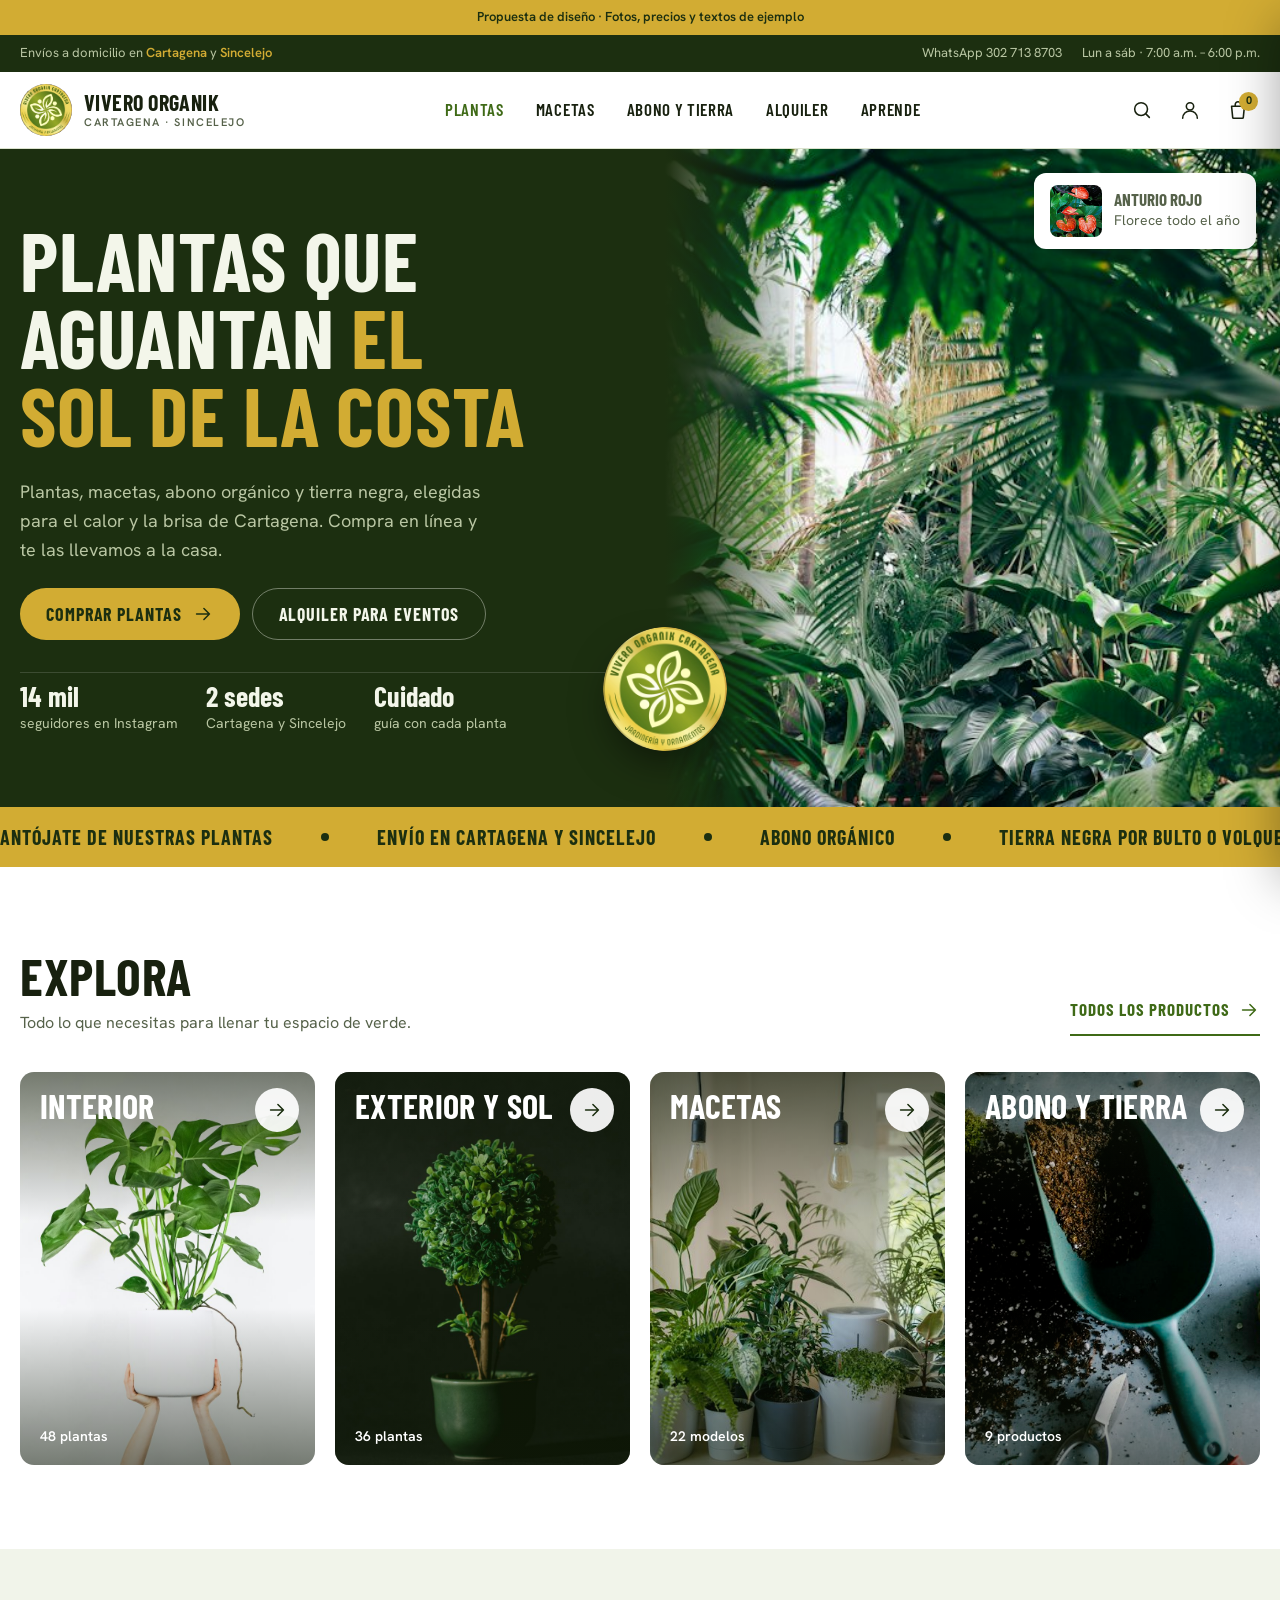
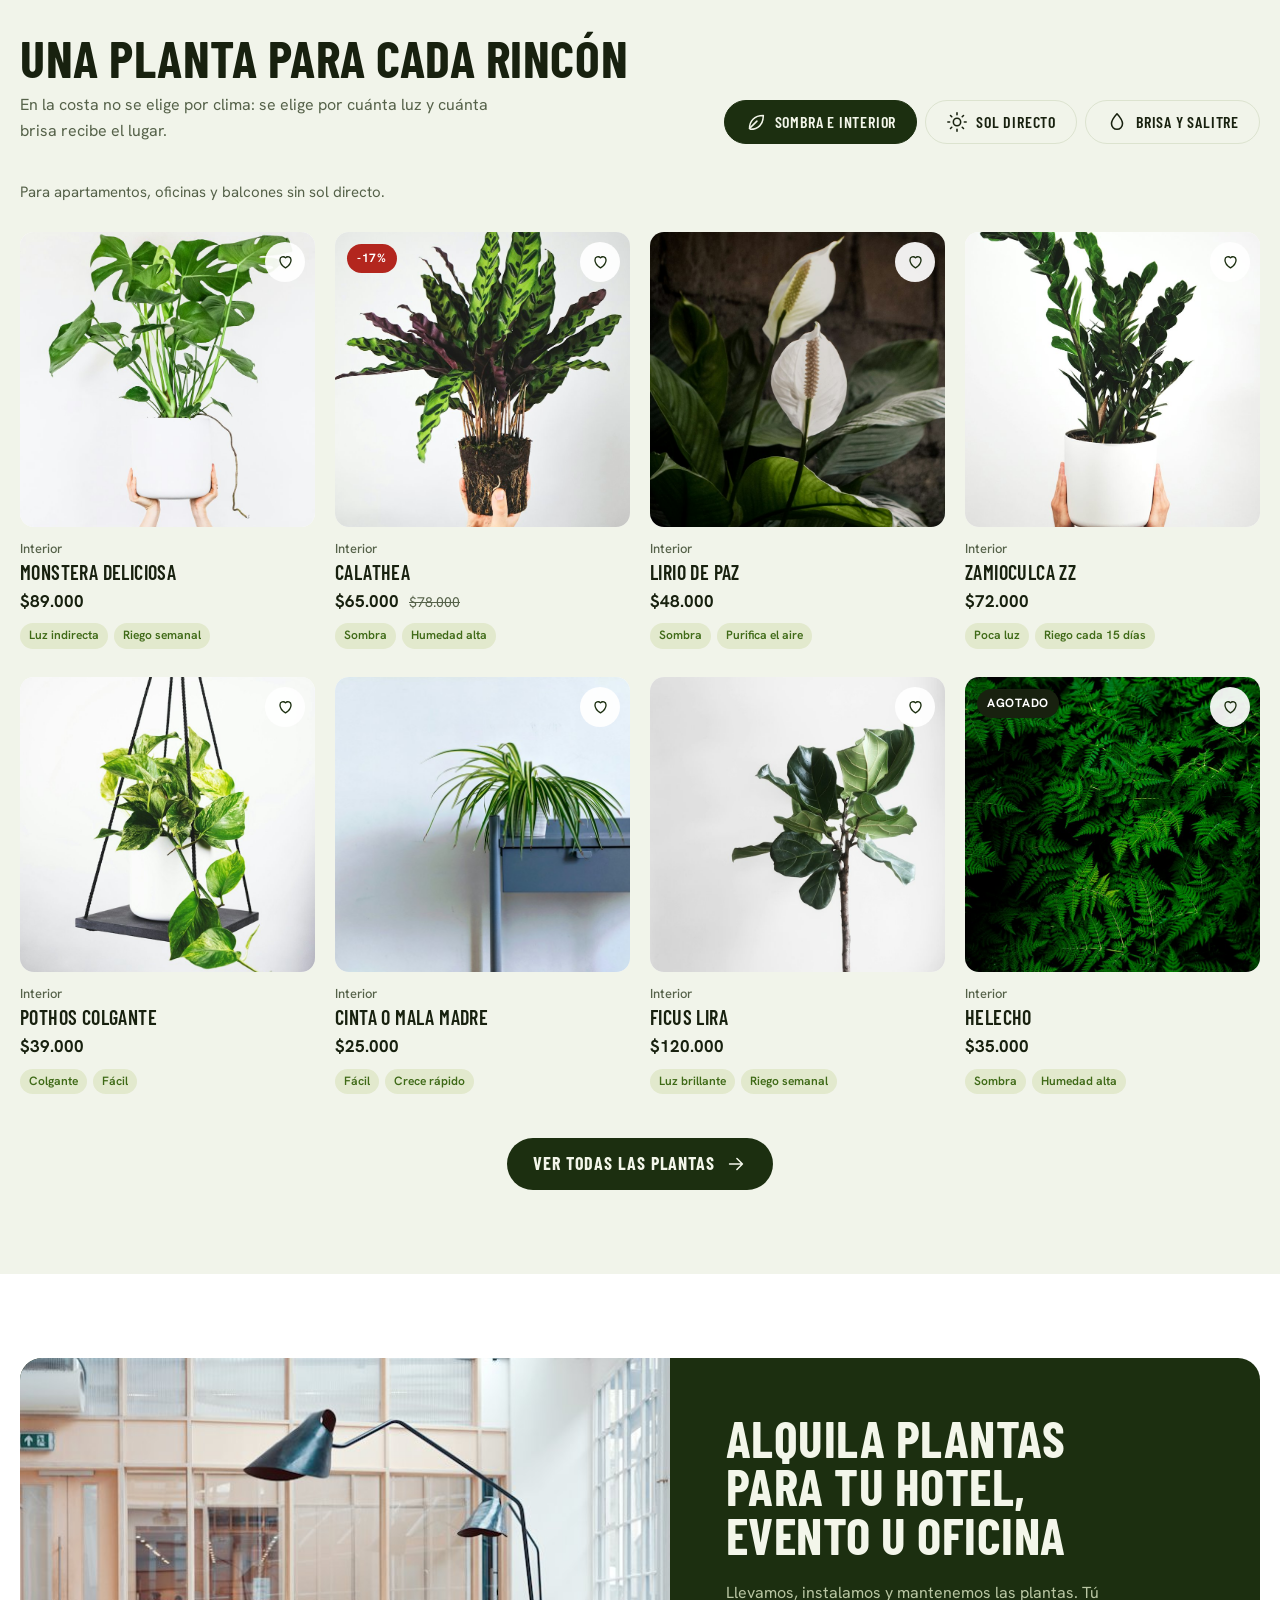
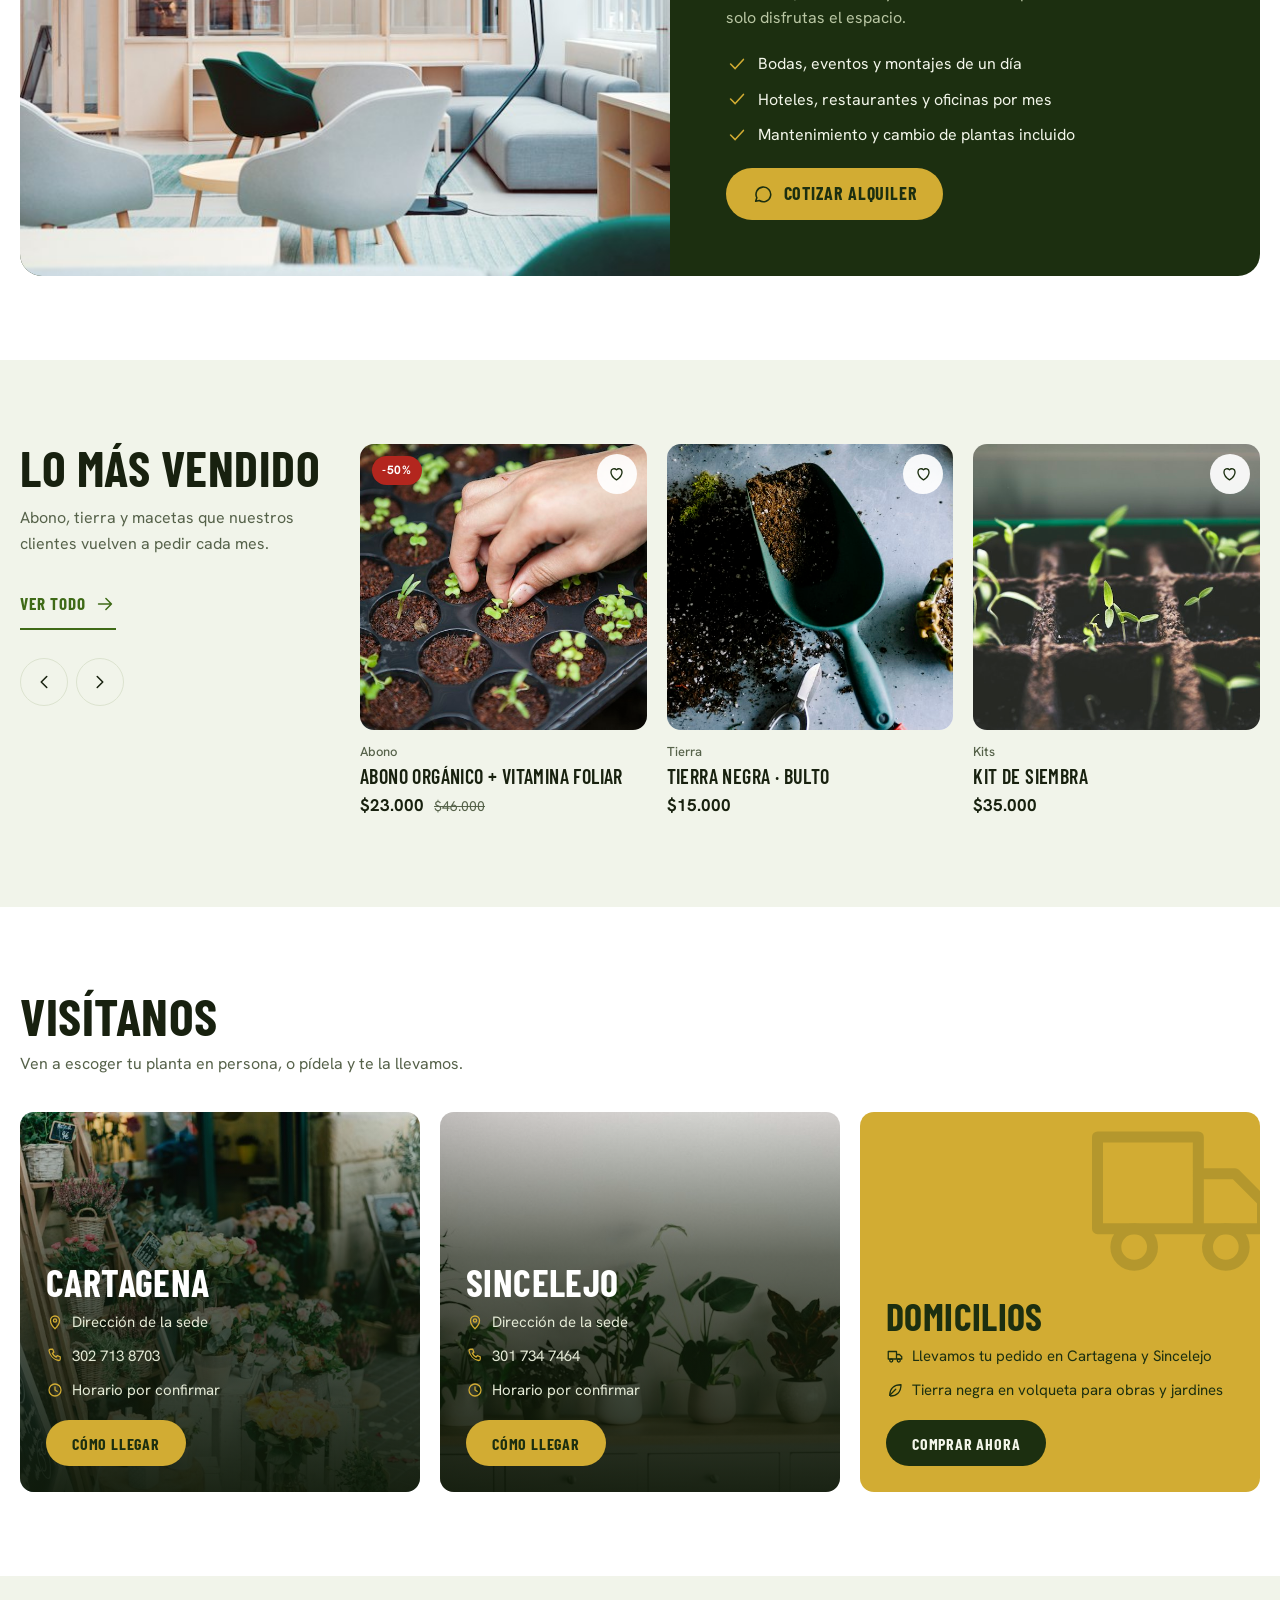
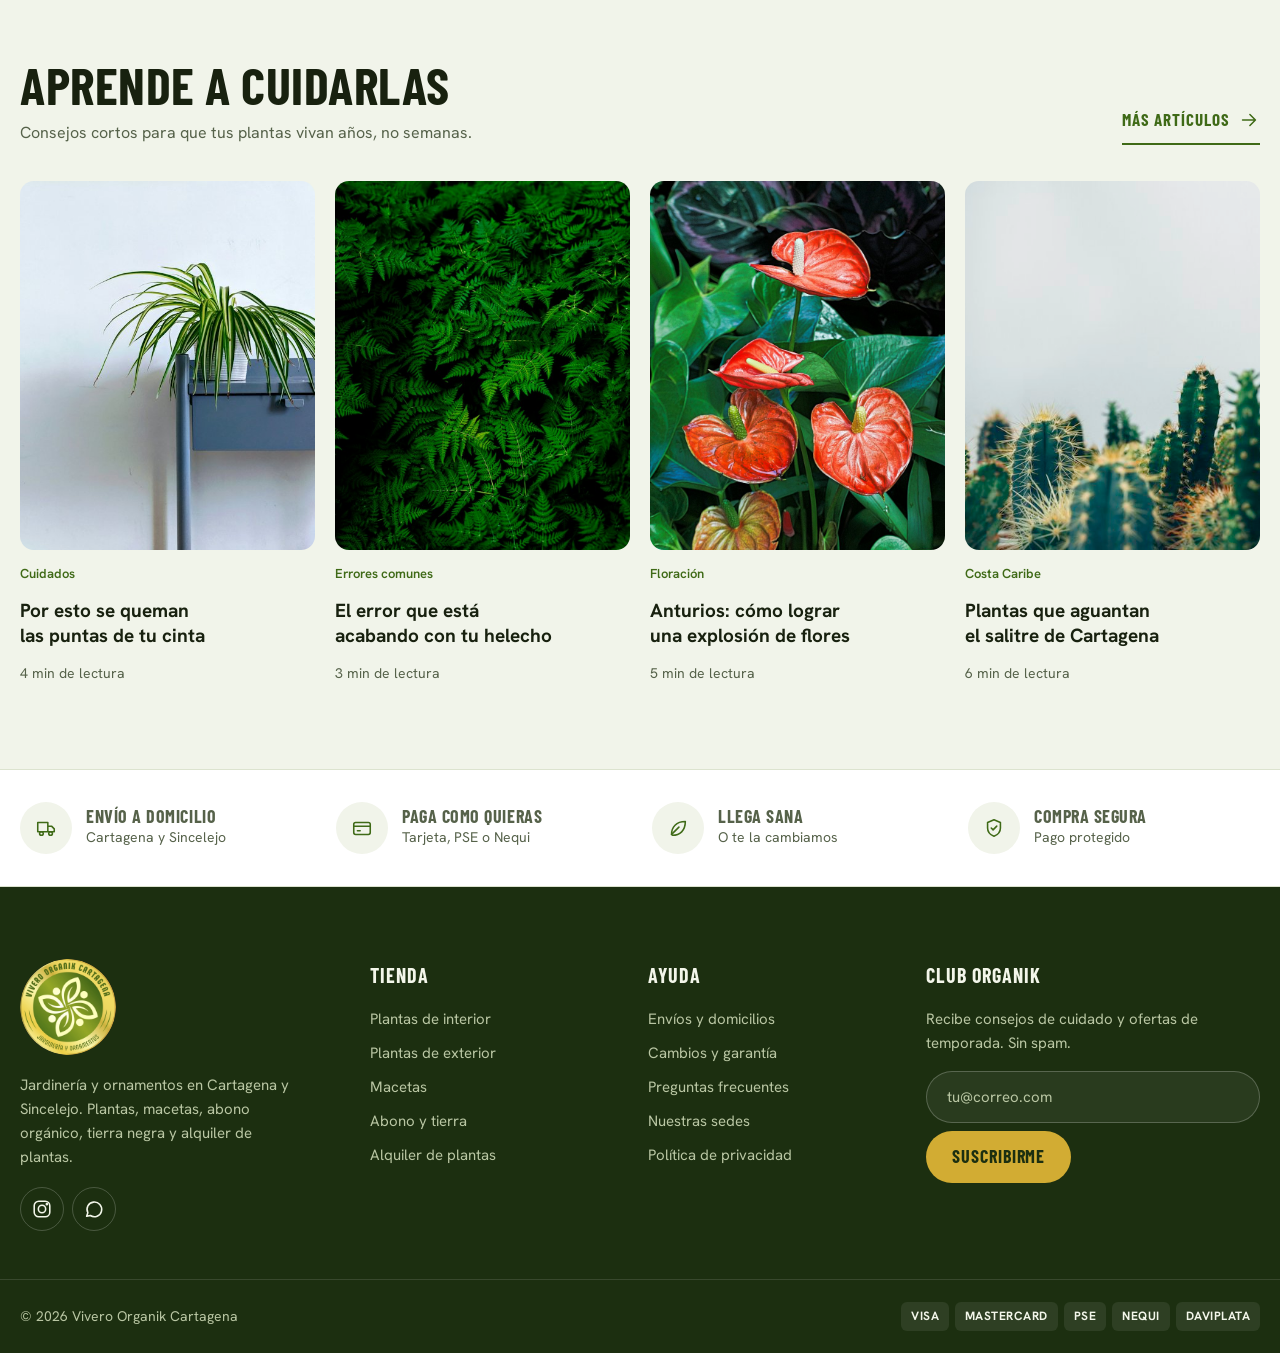
==== propuesta-v2.html @ d41be74d "Propuesta de tienda Vivero Organik (v1) Co-Authored-By: Claude Opus 5.5 <noreply@anthropic.com>" ====
<!doctype html>
<html lang="es">
<meta charset="utf-8">
<meta name="viewport" content="width=device-width, initial-scale=1, viewport-fit=cover">
<title>Vivero Organik Tienda</title>
<meta name="claude:viewport-fit-sides" content="cover">
<link rel="preconnect" href="https://fonts.googleapis.com">
<link rel="preconnect" href="https://fonts.gstatic.com" crossorigin>
<link rel="stylesheet" href="https://fonts.googleapis.com/css2?family=Barlow+Condensed:wght@500;600;700&family=Hanken+Grotesk:wght@400;500;600;700&display=swap">
<style>
/* Layout: own-brand header + split hero, Tierranegra's middle sections (explora, tabs+grid, banner, más vendido, sedes, blog) on a white/sage rhythm, own deep-green footer. */
:root{
  --selva:#1C2F10;      /* deep leaf green from the seal */
  --hoja:#3F6A17;       /* mid leaf green: links, active */
  --brote:#93AE33;      /* lime-olive highlight */
  --oro:#D2AC33;        /* seal gold: primary CTA fill */
  --oro-hover:#E3C04D;
  --bg:#FFFFFF;
  --niebla:#F1F4EA;     /* sage-tinted alt section + card plate */
  --surface:#FFFFFF;
  --fg:#18210F;
  --muted:#56624A;
  --line:#DCE3CF;
  --sale:#B3261E;
  --on-oro:#1C2F10;
  --on-selva:#F3F6EA;
  --on-selva-muted:#B9C6A3;
  --shadow:0 10px 30px -12px rgba(28,47,16,.28);
  --f-display:"Barlow Condensed","Arial Narrow",system-ui,sans-serif;
  --f-body:"Hanken Grotesk",system-ui,-apple-system,"Segoe UI",sans-serif;
  --wrap:1280px;
  --r:14px;
  --ease:cubic-bezier(.16,1,.3,1);
}
@media (prefers-color-scheme:dark){:root:not([data-theme="light"]){
  --bg:#0E150A;--niebla:#16200F;--surface:#121B0D;--fg:#E8EEDB;--muted:#A9B897;--line:#2A3820;
  --hoja:#A9C861;--sale:#FF8A80;--shadow:0 10px 30px -12px rgba(0,0,0,.6);color-scheme:dark}}
:root[data-theme="dark"]{
  --bg:#0E150A;--niebla:#16200F;--surface:#121B0D;--fg:#E8EEDB;--muted:#A9B897;--line:#2A3820;
  --hoja:#A9C861;--sale:#FF8A80;--shadow:0 10px 30px -12px rgba(0,0,0,.6);color-scheme:dark}

*{box-sizing:border-box}
body{margin:0}
html{scroll-behavior:smooth}
body{background:var(--bg);color:var(--fg);font:400 16px/1.6 var(--f-body);-webkit-font-smoothing:antialiased}
body::before{content:"";position:fixed;inset:0 0 auto;height:env(safe-area-inset-top,0px);z-index:60;background:var(--selva)}
::selection{background:var(--oro);color:var(--selva)}
a{color:inherit;text-decoration:none}
img{max-width:100%;display:block}
button{font:inherit;color:inherit;cursor:pointer;background:none;border:0}
:focus-visible{outline:2px solid var(--oro);outline-offset:3px;border-radius:6px}
svg.i{width:22px;height:22px;stroke:currentColor;fill:none;stroke-width:1.7;stroke-linecap:round;stroke-linejoin:round;flex:none}
.wrap{max-width:var(--wrap);margin:0 auto;padding-left:max(20px,env(safe-area-inset-left,0px));padding-right:max(20px,env(safe-area-inset-right,0px))}
.h-display{font-family:var(--f-display);font-weight:700;text-transform:uppercase;letter-spacing:.01em;line-height:.95;text-wrap:balance}
.price{font-variant-numeric:tabular-nums}

/* ---------- Proposal note ---------- */
.note{background:var(--oro);color:var(--on-oro);font-size:13px;font-weight:600;text-align:center;padding-block:7px}

/* ---------- Header (own) ---------- */
.topbar{background:var(--selva);color:var(--on-selva-muted);font-size:13px}
.topbar .wrap{display:flex;justify-content:space-between;gap:16px;padding-block:8px;flex-wrap:wrap}
.topbar b{color:var(--oro);font-weight:600}
.topbar .tb-right{display:flex;gap:20px}
header.site{position:sticky;top:env(safe-area-inset-top,0px);z-index:50;background:color-mix(in srgb,var(--bg) 94%,transparent);backdrop-filter:saturate(1.4) blur(10px);border-bottom:1px solid var(--line)}
header.site .wrap{display:grid;grid-template-columns:auto 1fr auto;align-items:center;gap:24px;height:76px}
.brand{display:flex;align-items:center;gap:12px}
.brand img{width:52px;height:52px;border-radius:50%}
.brand span{font-family:var(--f-display);font-weight:700;font-size:22px;line-height:1;text-transform:uppercase;letter-spacing:.02em}
.brand small{display:block;font-family:var(--f-body);font-size:11px;font-weight:600;letter-spacing:.14em;color:var(--muted);margin-top:4px}
nav.main{display:flex;justify-content:center;gap:4px}
nav.main a{font-family:var(--f-display);font-weight:600;font-size:17px;text-transform:uppercase;letter-spacing:.04em;padding:10px 14px;border-radius:999px;transition:background .2s,color .2s}
nav.main a:hover{background:var(--niebla);color:var(--hoja)}
nav.main a.on{color:var(--hoja)}
.hicons{display:flex;gap:4px;align-items:center}
.icon-btn{width:44px;height:44px;display:grid;place-items:center;border-radius:50%;position:relative;transition:background .2s}
.icon-btn:hover{background:var(--niebla)}
.badge{position:absolute;top:4px;right:2px;min-width:19px;height:19px;padding:0 5px;border-radius:999px;background:var(--oro);color:var(--on-oro);font-size:11px;font-weight:700;display:grid;place-items:center;font-variant-numeric:tabular-nums}
.badge.bump{animation:bump .5s var(--ease)}
@keyframes bump{0%{transform:scale(1)}40%{transform:scale(1.45)}100%{transform:scale(1)}}
.menu-btn{display:none}

/* ---------- Hero (own) ---------- */
.hero{background:var(--selva);color:var(--on-selva);position:relative;overflow:hidden}
.hero .wrap{display:grid;grid-template-columns:1.05fr 1fr;gap:0;align-items:stretch;min-height:560px;padding-right:0}
.hero-copy{padding:72px 56px 72px 0;display:flex;flex-direction:column;justify-content:center;gap:24px;position:relative;z-index:2}
.hero h1{font-size:clamp(46px,6.4vw,92px);margin:0}
.hero h1 em{font-style:normal;color:var(--oro)}
.hero p{max-width:46ch;color:var(--on-selva-muted);font-size:18px;margin:0}
.hero-ctas{display:flex;gap:12px;flex-wrap:wrap}
.btn{display:inline-flex;align-items:center;gap:10px;height:52px;padding:0 26px;border-radius:999px;font-family:var(--f-display);font-weight:700;font-size:18px;text-transform:uppercase;letter-spacing:.05em;transition:background .2s,transform .2s var(--ease),color .2s}
.btn:active{transform:scale(.97)}
.btn-oro{background:var(--oro);color:var(--on-oro)}
.btn-oro:hover{background:var(--oro-hover)}
.btn-line{border:1.5px solid color-mix(in srgb,var(--on-selva) 40%,transparent);color:var(--on-selva)}
.btn-line:hover{background:rgba(255,255,255,.08)}
.btn-dark{background:var(--selva);color:var(--on-selva)}
.btn-dark:hover{background:var(--hoja)}
.hero-facts{display:flex;gap:28px;flex-wrap:wrap;padding-top:8px;border-top:1px solid rgba(255,255,255,.14);margin-top:8px}
.hero-facts div{font-size:14px;color:var(--on-selva-muted)}
.hero-facts b{display:block;font-family:var(--f-display);font-size:28px;color:var(--on-selva);font-weight:700;line-height:1.1}
.hero-media{position:relative;min-height:420px}
.hero-media img.main{position:absolute;inset:0;width:100%;height:100%;object-fit:cover}
.hero-media::after{content:"";position:absolute;inset:0;background:linear-gradient(90deg,var(--selva) 0%,rgba(28,47,16,0) 22%)}
.seal{position:absolute;left:-62px;bottom:56px;width:124px;height:124px;border-radius:50%;z-index:3;box-shadow:0 18px 40px -10px rgba(0,0,0,.55);animation:float 6s ease-in-out infinite}
@keyframes float{50%{transform:translateY(-8px) rotate(-4deg)}}
.hero-tag{position:absolute;right:24px;top:24px;z-index:3;background:var(--bg);color:var(--fg);border-radius:12px;padding:12px 16px;display:flex;gap:12px;align-items:center;box-shadow:var(--shadow);max-width:260px}
.hero-tag img{width:52px;height:52px;border-radius:8px;object-fit:cover}
.hero-tag b{display:block;font-family:var(--f-display);text-transform:uppercase;font-size:17px;line-height:1.1}
.hero-tag span{font-size:14px;color:var(--muted)}

/* marquee */
.marquee{background:var(--oro);color:var(--on-oro);overflow:hidden;white-space:nowrap}
.marquee .track{display:inline-flex;gap:48px;padding-block:14px;animation:slide 38s linear infinite;font-family:var(--f-display);font-weight:700;font-size:20px;text-transform:uppercase;letter-spacing:.05em}
.marquee .track span{display:inline-flex;align-items:center;gap:48px}
.marquee .track span::after{content:"";width:8px;height:8px;border-radius:50%;background:var(--selva)}
@keyframes slide{to{transform:translateX(-50%)}}

/* ---------- Section rhythm (Tierranegra: 60px blocks) ---------- */
section.blk{padding-block:84px;scroll-margin-top:60px}
section.alt{background:var(--niebla)}
.sec-head{display:flex;justify-content:space-between;align-items:flex-end;gap:24px;margin-bottom:36px;flex-wrap:wrap}
.sec-head h2{font-size:clamp(34px,4.2vw,52px);margin:0}
.sec-head p{margin:10px 0 0;color:var(--muted);max-width:52ch}
.link-all{display:inline-flex;align-items:center;gap:8px;font-family:var(--f-display);font-weight:700;text-transform:uppercase;letter-spacing:.06em;font-size:17px;color:var(--hoja);padding:10px 0;border-bottom:2px solid currentColor}
.link-all svg{transition:transform .25s var(--ease)}
.link-all:hover svg{transform:translateX(4px)}

/* ---------- 1. Explora (Tierranegra category tiles) ---------- */
.cats{display:grid;grid-template-columns:repeat(4,1fr);gap:20px}
.cat{position:relative;border-radius:var(--r);overflow:hidden;aspect-ratio:3/4;background:var(--niebla);isolation:isolate}
.cat img{width:100%;height:100%;object-fit:cover;transition:transform .7s var(--ease)}
.cat:hover img{transform:scale(1.06)}
.cat::after{content:"";position:absolute;inset:0;background:linear-gradient(180deg,rgba(15,25,8,.55) 0%,rgba(15,25,8,0) 38%,rgba(15,25,8,0) 60%,rgba(15,25,8,.55) 100%);z-index:1}
.cat h3{position:absolute;left:20px;top:18px;z-index:2;margin:0;color:#fff;font-size:34px}
.cat .count{position:absolute;left:20px;bottom:18px;z-index:2;color:#fff;font-size:14px;font-weight:600}
.cat .go{position:absolute;right:16px;top:16px;z-index:2;width:44px;height:44px;border-radius:50%;background:rgba(255,255,255,.92);color:#1C2F10;display:grid;place-items:center;transition:background .25s,transform .35s var(--ease)}
.cat:hover .go{background:var(--oro);transform:rotate(-45deg)}

/* ---------- 2. Tabs + product grid ---------- */
.tabs{display:flex;gap:8px;flex-wrap:wrap}
.tab{height:44px;padding:0 20px;border-radius:999px;border:1.5px solid var(--line);font-family:var(--f-display);font-weight:600;font-size:16px;text-transform:uppercase;letter-spacing:.05em;display:inline-flex;align-items:center;gap:8px;transition:background .2s,border-color .2s,color .2s}
.tab:hover{border-color:var(--hoja)}
.tab[aria-selected="true"]{background:var(--selva);border-color:var(--selva);color:var(--on-selva)}
:root[data-theme="dark"] .tab[aria-selected="true"]{background:var(--oro);border-color:var(--oro);color:var(--on-oro)}
@media (prefers-color-scheme:dark){:root:not([data-theme="light"]) .tab[aria-selected="true"]{background:var(--oro);border-color:var(--oro);color:var(--on-oro)}}
.tab-hint{color:var(--muted);font-size:15px;margin:16px 0 28px;min-height:1.6em}
.grid{display:grid;grid-template-columns:repeat(4,1fr);gap:28px 20px}
.card{display:flex;flex-direction:column;gap:12px;min-width:0}
.card .ph{position:relative;aspect-ratio:1;border-radius:var(--r);overflow:hidden;background:var(--niebla)}
section.alt .card .ph{background:var(--surface)}
.card .ph img{position:absolute;inset:0;width:100%;height:100%;object-fit:cover;transition:opacity .45s ease,transform .7s var(--ease)}
.card .ph img.b{opacity:0}
.card:hover .ph img.b{opacity:1}
.card:hover .ph img.a{transform:scale(1.04)}
.flag{position:absolute;left:12px;top:12px;z-index:2;font-size:12px;font-weight:700;letter-spacing:.06em;text-transform:uppercase;padding:5px 10px;border-radius:999px;background:var(--bg);color:var(--fg)}
.flag.sale{background:var(--sale);color:#fff}
.flag.out{background:var(--fg);color:var(--bg)}
.fav{position:absolute;right:10px;top:10px;z-index:2;width:40px;height:40px;border-radius:50%;background:rgba(255,255,255,.92);color:#1C2F10;display:grid;place-items:center;transition:transform .2s var(--ease)}
.fav svg.i{width:19px;height:19px}
.fav[aria-pressed="true"] svg{fill:#B3261E;stroke:#B3261E}
.fav:active{transform:scale(.88)}
.quick{position:absolute;left:12px;right:12px;bottom:12px;z-index:2;transform:translateY(14px);opacity:0;transition:transform .35s var(--ease),opacity .25s}
.card:hover .quick,.card:focus-within .quick{transform:none;opacity:1}
.add{width:100%;height:46px;border-radius:999px;background:var(--selva);color:var(--on-selva);font-family:var(--f-display);font-weight:700;font-size:16px;text-transform:uppercase;letter-spacing:.06em;display:flex;align-items:center;justify-content:center;gap:8px;transition:background .2s}
.add:hover{background:var(--hoja)}
.add.done{background:var(--oro);color:var(--on-oro)}
.add[disabled]{background:var(--line);color:var(--muted);cursor:not-allowed}
.card .meta{display:flex;flex-direction:column;gap:2px}
.card .cat-l{font-size:13px;color:var(--muted);font-weight:500}
.card h3{margin:0;font-family:var(--f-display);font-weight:600;font-size:20px;line-height:1.15;text-transform:uppercase;letter-spacing:.02em}
.card .row{display:flex;align-items:baseline;gap:10px;margin-top:2px}
.card .now{font-weight:700;font-size:17px}
.card .was{color:var(--muted);text-decoration:line-through;font-size:14px}
.card .care{display:flex;gap:6px;flex-wrap:wrap;margin-top:6px}
.care span{font-size:12px;font-weight:600;color:var(--hoja);background:color-mix(in srgb,var(--brote) 16%,transparent);padding:3px 9px;border-radius:999px}
.add-m{display:none}

/* ---------- 3. Banner alquiler (Tierranegra "zona de bienestar") ---------- */
.banner{display:grid;grid-template-columns:1.1fr 1fr;border-radius:22px;overflow:hidden;background:var(--selva);color:var(--on-selva)}
.banner .pic{position:relative;min-height:460px}
.banner .pic img{position:absolute;inset:0;width:100%;height:100%;object-fit:cover}
.banner .txt{padding:56px;display:flex;flex-direction:column;justify-content:center;gap:20px}
.banner h2{font-size:clamp(36px,4vw,56px);margin:0}
.banner p{color:var(--on-selva-muted);margin:0;max-width:44ch}
.banner ul{list-style:none;padding:0;margin:0;display:grid;gap:10px}
.banner li{display:flex;gap:10px;align-items:center;color:var(--on-selva)}
.banner li svg{color:var(--oro)}

/* ---------- 4. Lo más vendido (side text + rail) ---------- */
.best{display:grid;grid-template-columns:300px 1fr;gap:40px;align-items:start}
.best .side h2{font-size:clamp(34px,4vw,50px);margin:0 0 14px}
.best .side p{color:var(--muted);margin:0 0 24px}
.rail-ctl{display:flex;gap:8px;margin-top:28px}
.rail-ctl button{width:48px;height:48px;border-radius:50%;border:1.5px solid var(--line);display:grid;place-items:center;transition:background .2s,border-color .2s}
.rail-ctl button:hover{background:var(--selva);border-color:var(--selva);color:var(--on-selva)}
.rail{display:grid;grid-auto-flow:column;grid-auto-columns:calc((100% - 40px)/3);gap:20px;overflow-x:auto;scroll-snap-type:x mandatory;scrollbar-width:none;padding-bottom:4px}
.rail::-webkit-scrollbar{display:none}
.rail .card{scroll-snap-align:start}

/* ---------- 5. Sedes ---------- */
.sedes{display:grid;grid-template-columns:repeat(3,1fr);gap:20px}
.sede{position:relative;border-radius:var(--r);overflow:hidden;min-height:380px;color:#fff;display:flex;flex-direction:column;justify-content:flex-end;isolation:isolate}
.sede img{position:absolute;inset:0;width:100%;height:100%;object-fit:cover;z-index:-2}
.sede::before{content:"";position:absolute;inset:0;z-index:-1;background:linear-gradient(180deg,rgba(14,24,8,.08) 0%,rgba(14,24,8,.62) 38%,rgba(14,24,8,.94) 100%)}
.sede .in{padding:26px;display:grid;gap:10px}
.sede h3{margin:0;font-size:38px}
.sede p{margin:0;font-size:15px;color:#E4EAD6;display:flex;gap:8px;align-items:flex-start}
.sede p svg{width:18px;height:18px;margin-top:3px;color:var(--oro)}
.sede .btn{margin-top:8px;height:46px;font-size:16px;justify-self:start}
.sede.delivery{background:var(--oro);color:var(--on-oro)}
.sede.delivery::before{display:none}
.sede.delivery p{color:var(--on-oro)}
.sede.delivery p svg{color:var(--selva)}
.sede.delivery .big{position:absolute;right:-30px;top:-30px;width:220px;height:220px;opacity:.16;color:var(--selva);stroke-width:1.2}

/* ---------- 6. Blog ---------- */
.posts{display:grid;grid-template-columns:repeat(4,1fr);gap:20px}
.post{display:flex;flex-direction:column;gap:14px}
.post .ph{aspect-ratio:4/5;border-radius:var(--r);overflow:hidden;position:relative}
.post .ph img{width:100%;height:100%;object-fit:cover;transition:transform .7s var(--ease)}
.post:hover .ph img{transform:scale(1.05)}
.post .ph::after{content:"";position:absolute;inset:0;background:rgba(0,0,0,.25);opacity:0;transition:opacity .3s}
.post:hover .ph::after{opacity:1}
.post .tagline{font-size:13px;font-weight:600;color:var(--hoja)}
.post h3{margin:0;font-size:19px;line-height:1.3;font-weight:700;font-family:var(--f-body);text-wrap:balance}
.post .read{font-size:14px;color:var(--muted)}

/* ---------- Footer (own) ---------- */
.trust{border-top:1px solid var(--line);border-bottom:1px solid var(--line)}
.trust .wrap{display:grid;grid-template-columns:repeat(4,1fr);gap:24px;padding-block:32px}
.trust div{display:flex;gap:14px;align-items:center}
.trust .ic{width:52px;height:52px;border-radius:50%;background:var(--niebla);display:grid;place-items:center;color:var(--hoja);flex:none}
.trust b{display:block;font-family:var(--f-display);font-size:18px;text-transform:uppercase;letter-spacing:.03em;line-height:1.1}
.trust span{font-size:14px;color:var(--muted)}
footer.site{background:var(--selva);color:var(--on-selva-muted);font-size:15px}
.f-top{display:grid;grid-template-columns:1.3fr 1fr 1fr 1.4fr;gap:40px;padding-block:72px 48px}
.f-brand img{width:96px;height:96px;border-radius:50%;margin-bottom:18px}
.f-brand p{margin:0 0 18px;max-width:34ch}
.social{display:flex;gap:8px}
.social a{width:44px;height:44px;border-radius:50%;border:1px solid rgba(255,255,255,.2);display:grid;place-items:center;color:var(--on-selva);transition:background .2s,color .2s}
.social a:hover{background:var(--oro);color:var(--on-oro);border-color:var(--oro)}
footer h4{font-family:var(--f-display);color:var(--on-selva);font-size:20px;text-transform:uppercase;letter-spacing:.05em;margin:0 0 16px}
footer ul{list-style:none;margin:0;padding:0;display:grid;gap:10px}
footer ul a:hover{color:var(--oro)}
.news p{margin:0 0 16px}
.news form{display:flex;gap:8px;flex-wrap:wrap}
.news label{position:absolute;width:1px;height:1px;overflow:hidden;clip:rect(0 0 0 0)}
.news input{flex:1 1 200px;min-width:0;height:52px;border-radius:999px;border:1px solid rgba(255,255,255,.22);background:rgba(255,255,255,.06);color:var(--on-selva);padding:0 20px;font:inherit}
.news input::placeholder{color:var(--on-selva-muted)}
.news input:focus{outline:2px solid var(--oro);outline-offset:2px}
.news .msg{flex-basis:100%;font-size:14px;color:var(--oro);min-height:1.4em;margin:4px 0 0}
.f-bot{border-top:1px solid rgba(255,255,255,.12)}
.f-bot .wrap{display:flex;justify-content:space-between;align-items:center;gap:16px;padding-block:22px;flex-wrap:wrap;font-size:14px}
.pay{display:flex;gap:6px;flex-wrap:wrap}
.pay span{font-size:12px;font-weight:700;letter-spacing:.04em;padding:5px 10px;border-radius:6px;background:rgba(255,255,255,.08);color:var(--on-selva)}

/* ---------- Cart drawer ---------- */
.scrim{position:fixed;inset:0;background:rgba(10,16,6,.5);z-index:80;opacity:0;pointer-events:none;transition:opacity .3s}
.scrim.on{opacity:1;pointer-events:auto}
.drawer{position:fixed;top:0;right:0;bottom:0;width:min(440px,100%);background:var(--bg);z-index:90;display:flex;flex-direction:column;transform:translateX(100%);transition:transform .45s var(--ease);box-shadow:-20px 0 50px -20px rgba(0,0,0,.35);padding-top:env(safe-area-inset-top,0px);padding-bottom:env(safe-area-inset-bottom,0px);padding-right:env(safe-area-inset-right,0px)}
.drawer.on{transform:none}
.d-head{display:flex;justify-content:space-between;align-items:center;padding:20px 24px;border-bottom:1px solid var(--line)}
.d-head h2{margin:0;font-size:30px}
.steps{display:flex;gap:6px;padding:14px 24px;font-size:13px;font-weight:600;color:var(--muted);border-bottom:1px solid var(--line)}
.steps span{display:flex;align-items:center;gap:6px}
.steps span.on{color:var(--hoja)}
.steps i{font-style:normal;width:22px;height:22px;border-radius:50%;display:grid;place-items:center;background:var(--niebla);font-size:12px}
.steps span.on i{background:var(--selva);color:var(--on-selva)}
.steps .sep{flex:1;height:1px;background:var(--line);align-self:center}
.d-body{flex:1;overflow-y:auto;padding:8px 24px}
.line{display:grid;grid-template-columns:76px 1fr auto;gap:14px;padding:16px 0;border-bottom:1px solid var(--line);align-items:start}
.line img{width:76px;height:76px;border-radius:10px;object-fit:cover}
.line h3{margin:0 0 2px;font-family:var(--f-display);font-weight:600;font-size:18px;text-transform:uppercase;line-height:1.15}
.line .u{font-size:14px;color:var(--muted)}
.qty{display:inline-flex;align-items:center;border:1.5px solid var(--line);border-radius:999px;margin-top:10px}
.qty button{width:36px;height:36px;display:grid;place-items:center}
.qty button svg.i{width:16px;height:16px}
.qty output{min-width:26px;text-align:center;font-weight:700;font-variant-numeric:tabular-nums}
.line .lt{font-weight:700;font-variant-numeric:tabular-nums;text-align:right}
.line .rm{font-size:13px;color:var(--muted);text-decoration:underline;margin-top:8px;display:block;margin-left:auto}
.empty{text-align:center;padding:56px 12px;color:var(--muted)}
.empty svg{width:56px;height:56px;color:var(--brote);margin:0 auto 12px;stroke-width:1.3}
.empty b{display:block;color:var(--fg);font-family:var(--f-display);font-size:24px;text-transform:uppercase}
.d-foot{border-top:1px solid var(--line);padding:20px 24px;display:grid;gap:12px}
.ship{font-size:14px;color:var(--muted)}
.ship .bar{height:6px;background:var(--niebla);border-radius:999px;overflow:hidden;margin-top:8px}
.ship .bar i{display:block;height:100%;background:var(--brote);width:0;transition:width .5s var(--ease)}
.sub{display:flex;justify-content:space-between;align-items:baseline;font-size:15px}
.sub b{font-size:24px;font-variant-numeric:tabular-nums}
.d-foot .btn{justify-content:center;width:100%}
.d-foot small{text-align:center;color:var(--muted);font-size:13px}

/* mobile nav drawer */
.mnav{position:fixed;inset:0 auto 0 0;width:min(340px,88%);background:var(--selva);color:var(--on-selva);z-index:90;transform:translateX(-100%);transition:transform .4s var(--ease);padding:calc(env(safe-area-inset-top,0px) + 20px) 24px 24px max(24px,env(safe-area-inset-left,0px));display:flex;flex-direction:column;gap:6px}
.mnav.on{transform:none}
.mnav a{font-family:var(--f-display);font-size:30px;font-weight:700;text-transform:uppercase;padding:8px 0;border-bottom:1px solid rgba(255,255,255,.1)}
.mnav .x{align-self:flex-end;color:var(--on-selva)}

.toast{position:fixed;left:50%;bottom:calc(24px + env(safe-area-inset-bottom,0px));transform:translate(-50%,30px);opacity:0;background:var(--selva);color:var(--on-selva);padding:14px 22px;border-radius:999px;font-weight:600;z-index:100;transition:all .35s var(--ease);box-shadow:var(--shadow);max-width:calc(100% - 32px);text-align:center}
.toast.on{transform:translate(-50%,0);opacity:1}

/* ---------- Responsive ---------- */
@media (max-width:1080px){
  nav.main{display:none}.menu-btn{display:grid}
  header.site .wrap{grid-template-columns:auto 1fr auto}
  .brand{justify-self:start}
  .grid,.cats,.posts{grid-template-columns:repeat(2,1fr)}
  .best{grid-template-columns:1fr}
  .rail{grid-auto-columns:calc((100% - 20px)/2)}
  .f-top{grid-template-columns:1fr 1fr}
  .trust .wrap{grid-template-columns:repeat(2,1fr)}
}
@media (max-width:860px){
  .hero .wrap{grid-template-columns:1fr;padding-right:max(20px,env(safe-area-inset-right,0px));min-height:0}
  .hero-copy{padding:48px 0 40px}
  .hero-media{min-height:340px;margin-left:calc(-1*max(20px,env(safe-area-inset-left,0px)));margin-right:calc(-1*max(20px,env(safe-area-inset-right,0px)))}
  .hero-media::after{background:linear-gradient(180deg,var(--selva) 0%,rgba(28,47,16,0) 30%)}
  .seal{left:auto;right:max(20px,env(safe-area-inset-right,0px));top:-50px;bottom:auto;width:100px;height:100px}
  .banner{grid-template-columns:1fr}
  .banner .pic{min-height:280px}
  .banner .txt{padding:36px 24px}
  .sedes{grid-template-columns:1fr}
  .sede{min-height:300px}
  .topbar .tb-right{display:none}
}
@media (max-width:600px){
  section.blk{padding-block:60px}
  .brand small{display:none}
  .brand span{font-size:19px}
  .brand img{width:44px;height:44px}
  header.site .wrap{gap:8px;height:68px}
  .hicons .hide-s{display:none}
  .cats{grid-auto-flow:column;grid-template-columns:none;grid-auto-columns:72%;overflow-x:auto;scroll-snap-type:x mandatory;scrollbar-width:none;margin-inline:calc(-1*max(20px,env(safe-area-inset-left,0px)));padding-inline:max(20px,env(safe-area-inset-left,0px))}
  .cats::-webkit-scrollbar{display:none}
  .cat{scroll-snap-align:start}
  .grid{gap:24px 12px}
  .card h3{font-size:17px}
  .card .care{display:none}
  .quick{display:none}
  .add-m{display:flex;height:42px;font-size:15px}
  .rail{grid-auto-columns:64%}
  .posts{grid-template-columns:1fr 1fr;gap:16px 12px}
  .post h3{font-size:16px}
  .trust .wrap{grid-template-columns:1fr}
  .f-top{grid-template-columns:1fr;gap:32px}
  .hero-tag{display:none}
  .hero-facts{gap:20px}
}
@media (hover:none){.quick{display:none}.add-m{display:flex}}
@media (prefers-reduced-motion:reduce){
  *,*::before,*::after{animation:none!important;transition-duration:.01ms!important;scroll-behavior:auto!important}
}
</style>

<svg width="0" height="0" style="position:absolute" aria-hidden="true">
  <symbol id="i-search" viewBox="0 0 24 24"><circle cx="11" cy="11" r="7"/><path d="m20 20-3.5-3.5"/></symbol>
  <symbol id="i-user" viewBox="0 0 24 24"><circle cx="12" cy="8" r="4"/><path d="M4 21a8 8 0 0 1 16 0"/></symbol>
  <symbol id="i-bag" viewBox="0 0 24 24"><path d="M5 8h14l-1.2 12.1a1 1 0 0 1-1 .9H7.2a1 1 0 0 1-1-.9L5 8Z"/><path d="M9 8V6a3 3 0 0 1 6 0v2"/></symbol>
  <symbol id="i-heart" viewBox="0 0 24 24"><path d="M12 20s-7-4.4-7-10a4 4 0 0 1 7-2.6A4 4 0 0 1 19 10c0 5.6-7 10-7 10Z"/></symbol>
  <symbol id="i-arrow" viewBox="0 0 24 24"><path d="M5 12h14M13 6l6 6-6 6"/></symbol>
  <symbol id="i-left" viewBox="0 0 24 24"><path d="m15 6-6 6 6 6"/></symbol>
  <symbol id="i-right" viewBox="0 0 24 24"><path d="m9 6 6 6-6 6"/></symbol>
  <symbol id="i-x" viewBox="0 0 24 24"><path d="M6 6l12 12M18 6 6 18"/></symbol>
  <symbol id="i-plus" viewBox="0 0 24 24"><path d="M12 5v14M5 12h14"/></symbol>
  <symbol id="i-minus" viewBox="0 0 24 24"><path d="M5 12h14"/></symbol>
  <symbol id="i-check" viewBox="0 0 24 24"><path d="m5 12 5 5 9-10"/></symbol>
  <symbol id="i-menu" viewBox="0 0 24 24"><path d="M4 7h16M4 12h16M4 17h10"/></symbol>
  <symbol id="i-truck" viewBox="0 0 24 24"><path d="M3 6h11v10H3zM14 10h4l3 3v3h-7"/><circle cx="7" cy="18" r="2"/><circle cx="17" cy="18" r="2"/></symbol>
  <symbol id="i-shield" viewBox="0 0 24 24"><path d="M12 3 5 6v6c0 4.5 3 7.5 7 9 4-1.5 7-4.5 7-9V6l-7-3Z"/><path d="m9 12 2 2 4-4"/></symbol>
  <symbol id="i-leaf" viewBox="0 0 24 24"><path d="M5 19c0-8 5-14 15-14 0 10-6 15-14 15"/><path d="M5 19 13 11"/></symbol>
  <symbol id="i-card" viewBox="0 0 24 24"><rect x="3" y="6" width="18" height="13" rx="2"/><path d="M3 10h18M7 15h3"/></symbol>
  <symbol id="i-pin" viewBox="0 0 24 24"><path d="M12 21s-6-5.5-6-11a6 6 0 0 1 12 0c0 5.5-6 11-6 11Z"/><circle cx="12" cy="10" r="2.2"/></symbol>
  <symbol id="i-phone" viewBox="0 0 24 24"><path d="M6 3h3l1.5 4-2 1.5a11 11 0 0 0 5 5l1.5-2 4 1.5v3a2 2 0 0 1-2 2A16 16 0 0 1 4 5a2 2 0 0 1 2-2Z"/></symbol>
  <symbol id="i-clock" viewBox="0 0 24 24"><circle cx="12" cy="12" r="8"/><path d="M12 8v4l3 2"/></symbol>
  <symbol id="i-sun" viewBox="0 0 24 24"><circle cx="12" cy="12" r="4"/><path d="M12 2v2M12 20v2M4.9 4.9l1.4 1.4M17.7 17.7l1.4 1.4M2 12h2M20 12h2M4.9 19.1l1.4-1.4M17.7 6.3l1.4-1.4"/></symbol>
  <symbol id="i-drop" viewBox="0 0 24 24"><path d="M12 3s6 6.5 6 11a6 6 0 0 1-12 0c0-4.5 6-11 6-11Z"/></symbol>
  <symbol id="i-insta" viewBox="0 0 24 24"><rect x="3.5" y="3.5" width="17" height="17" rx="5"/><circle cx="12" cy="12" r="4"/><circle cx="17.3" cy="6.7" r=".6" fill="currentColor"/></symbol>
  <symbol id="i-chat" viewBox="0 0 24 24"><path d="M4 20l1.3-3.9A8 8 0 1 1 8 19.1L4 20Z"/></symbol>
</svg>

<div class="note">Propuesta de diseño · Fotos, precios y textos de ejemplo</div>

<div class="topbar"><div class="wrap">
  <span>Envíos a domicilio en <b>Cartagena</b> y <b>Sincelejo</b></span>
  <span class="tb-right"><span>WhatsApp 302 713 8703</span><span>Lun a sáb · 7:00 a.m. – 6:00 p.m.</span></span>
</div></div>

<header class="site"><div class="wrap">
  <a class="brand" href="#top" aria-label="Vivero Organik, inicio">
    <img src="logo-organik.webp" alt="" width="52" height="52">
    <span>Vivero Organik<small>CARTAGENA · SINCELEJO</small></span>
  </a>
  <nav class="main" aria-label="Principal">
    <a href="#plantas" class="on">Plantas</a>
    <a href="#explora">Macetas</a>
    <a href="#mas-vendido">Abono y tierra</a>
    <a href="#alquiler">Alquiler</a>
    <a href="#aprende">Aprende</a>
  </nav>
  <div class="hicons">
    <button class="icon-btn hide-s" aria-label="Buscar"><svg class="i"><use href="#i-search"/></svg></button>
    <button class="icon-btn hide-s" aria-label="Mi cuenta"><svg class="i"><use href="#i-user"/></svg></button>
    <button class="icon-btn" id="openCart" aria-label="Abrir carrito, 0 productos"><svg class="i"><use href="#i-bag"/></svg><span class="badge" id="cartCount">0</span></button>
    <button class="icon-btn menu-btn" id="openMenu" aria-label="Abrir menú"><svg class="i"><use href="#i-menu"/></svg></button>
  </div>
</div></header>

<main id="top">
  <!-- HERO (own) -->
  <section class="hero" aria-labelledby="h-hero">
    <div class="wrap">
      <div class="hero-copy">
        <h1 class="h-display" id="h-hero">Plantas que aguantan <em>el sol de la costa</em></h1>
        <p>Plantas, macetas, abono orgánico y tierra negra, elegidas para el calor y la brisa de Cartagena. Compra en línea y te las llevamos a la casa.</p>
        <div class="hero-ctas">
          <a class="btn btn-oro" href="#plantas">Comprar plantas <svg class="i"><use href="#i-arrow"/></svg></a>
          <a class="btn btn-line" href="#alquiler">Alquiler para eventos</a>
        </div>
        <div class="hero-facts">
          <div><b>14 mil</b>seguidores en Instagram</div>
          <div><b>2 sedes</b>Cartagena y Sincelejo</div>
          <div><b>Cuidado</b>guía con cada planta</div>
        </div>
      </div>
      <div class="hero-media">
        <img class="main" src="img/invernadero.jpg" alt="Interior de vivero con plantas tropicales" width="800" height="533">
        <img class="seal" src="logo-organik.webp" alt="Sello Vivero Organik Cartagena" width="124" height="124">
        <a class="hero-tag" href="#plantas">
          <img src="img/anturio.jpg" alt="" width="52" height="52">
          <span><b>Anturio rojo</b>Florece todo el año</span>
        </a>
      </div>
    </div>
  </section>

  <div class="marquee" aria-hidden="true"><div class="track">
    <span>Antójate de nuestras plantas</span><span>Envío en Cartagena y Sincelejo</span><span>Abono orgánico</span><span>Tierra negra por bulto o volqueta</span><span>Alquiler de plantas</span>
    <span>Antójate de nuestras plantas</span><span>Envío en Cartagena y Sincelejo</span><span>Abono orgánico</span><span>Tierra negra por bulto o volqueta</span><span>Alquiler de plantas</span>
  </div></div>

  <!-- 1. EXPLORA -->
  <section class="blk" id="explora" aria-labelledby="h-explora"><div class="wrap">
    <div class="sec-head">
      <div><h2 class="h-display" id="h-explora">Explora</h2><p>Todo lo que necesitas para llenar tu espacio de verde.</p></div>
      <a class="link-all" href="#plantas">Todos los productos <svg class="i"><use href="#i-arrow"/></svg></a>
    </div>
    <div class="cats">
      <a class="cat" href="#plantas"><img src="img/monstera.jpg" alt="" loading="lazy" width="600" height="800"><h3 class="h-display">Interior</h3><span class="count">48 plantas</span><span class="go"><svg class="i"><use href="#i-arrow"/></svg></span></a>
      <a class="cat" href="#plantas"><img src="img/topiario.jpg" alt="" loading="lazy" width="600" height="800"><h3 class="h-display">Exterior y sol</h3><span class="count">36 plantas</span><span class="go"><svg class="i"><use href="#i-arrow"/></svg></span></a>
      <a class="cat" href="#mas-vendido"><img src="img/macetas.jpg" alt="" loading="lazy" width="600" height="800"><h3 class="h-display">Macetas</h3><span class="count">22 modelos</span><span class="go"><svg class="i"><use href="#i-arrow"/></svg></span></a>
      <a class="cat" href="#mas-vendido"><img src="img/tierra.jpg" alt="" loading="lazy" width="600" height="800"><h3 class="h-display">Abono y tierra</h3><span class="count">9 productos</span><span class="go"><svg class="i"><use href="#i-arrow"/></svg></span></a>
    </div>
  </div></section>

  <!-- 2. PLANTAS POR RINCÓN (tabs + grid) -->
  <section class="blk alt" id="plantas" aria-labelledby="h-plantas"><div class="wrap">
    <div class="sec-head">
      <div><h2 class="h-display" id="h-plantas">Una planta para cada rincón</h2><p>En la costa no se elige por clima: se elige por cuánta luz y cuánta brisa recibe el lugar.</p></div>
      <div class="tabs" role="tablist" aria-label="Filtrar por tipo de luz">
        <button class="tab" role="tab" aria-selected="true" data-tab="sombra" id="t-sombra"><svg class="i"><use href="#i-leaf"/></svg>Sombra e interior</button>
        <button class="tab" role="tab" aria-selected="false" data-tab="sol" id="t-sol"><svg class="i"><use href="#i-sun"/></svg>Sol directo</button>
        <button class="tab" role="tab" aria-selected="false" data-tab="brisa" id="t-brisa"><svg class="i"><use href="#i-drop"/></svg>Brisa y salitre</button>
      </div>
    </div>
    <p class="tab-hint" id="tabHint" aria-live="polite"></p>
    <div class="grid" id="grid" role="tabpanel" aria-labelledby="t-sombra"></div>
    <div style="display:flex;justify-content:center;margin-top:44px"><a class="btn btn-dark" href="#plantas">Ver todas las plantas <svg class="i"><use href="#i-arrow"/></svg></a></div>
  </div></section>

  <!-- 3. BANNER ALQUILER -->
  <section class="blk" id="alquiler" aria-labelledby="h-alq"><div class="wrap">
    <div class="banner">
      <div class="pic"><img src="img/oficina.jpg" alt="Oficina decorada con plantas" loading="lazy" width="800" height="533"></div>
      <div class="txt">
        <h2 class="h-display" id="h-alq">Alquila plantas para tu hotel, evento u oficina</h2>
        <p>Llevamos, instalamos y mantenemos las plantas. Tú solo disfrutas el espacio.</p>
        <ul>
          <li><svg class="i"><use href="#i-check"/></svg>Bodas, eventos y montajes de un día</li>
          <li><svg class="i"><use href="#i-check"/></svg>Hoteles, restaurantes y oficinas por mes</li>
          <li><svg class="i"><use href="#i-check"/></svg>Mantenimiento y cambio de plantas incluido</li>
        </ul>
        <div><a class="btn btn-oro" href="https://wa.me/573027138703?text=Hola%2C%20quiero%20cotizar%20alquiler%20de%20plantas" target="_blank" rel="noopener"><svg class="i"><use href="#i-chat"/></svg>Cotizar alquiler</a></div>
      </div>
    </div>
  </div></section>

  <!-- 4. LO MÁS VENDIDO -->
  <section class="blk alt" id="mas-vendido" aria-labelledby="h-best"><div class="wrap">
    <div class="best">
      <div class="side">
        <h2 class="h-display" id="h-best">Lo más vendido</h2>
        <p>Abono, tierra y macetas que nuestros clientes vuelven a pedir cada mes.</p>
        <a class="link-all" href="#mas-vendido">Ver todo <svg class="i"><use href="#i-arrow"/></svg></a>
        <div class="rail-ctl">
          <button id="railPrev" aria-label="Anterior"><svg class="i"><use href="#i-left"/></svg></button>
          <button id="railNext" aria-label="Siguiente"><svg class="i"><use href="#i-right"/></svg></button>
        </div>
      </div>
      <div class="rail" id="rail" tabindex="0" aria-label="Productos más vendidos"></div>
    </div>
  </div></section>

  <!-- 5. SEDES -->
  <section class="blk" id="sedes" aria-labelledby="h-sedes"><div class="wrap">
    <div class="sec-head"><div><h2 class="h-display" id="h-sedes">Visítanos</h2><p>Ven a escoger tu planta en persona, o pídela y te la llevamos.</p></div></div>
    <div class="sedes">
      <article class="sede">
        <img src="img/floristeria.jpg" alt="" loading="lazy" width="800" height="533">
        <div class="in">
          <h3 class="h-display">Cartagena</h3>
          <p><svg class="i"><use href="#i-pin"/></svg>Dirección de la sede</p>
          <p><svg class="i"><use href="#i-phone"/></svg>302 713 8703</p>
          <p><svg class="i"><use href="#i-clock"/></svg>Horario por confirmar</p>
          <a class="btn btn-oro" href="https://www.google.com/maps/search/Vivero+Organik+Cartagena" target="_blank" rel="noopener">Cómo llegar</a>
        </div>
      </article>
      <article class="sede">
        <img src="img/estante.jpg" alt="" loading="lazy" width="800" height="533">
        <div class="in">
          <h3 class="h-display">Sincelejo</h3>
          <p><svg class="i"><use href="#i-pin"/></svg>Dirección de la sede</p>
          <p><svg class="i"><use href="#i-phone"/></svg>301 734 7464</p>
          <p><svg class="i"><use href="#i-clock"/></svg>Horario por confirmar</p>
          <a class="btn btn-oro" href="https://www.google.com/maps/search/Vivero+Organik+Sincelejo" target="_blank" rel="noopener">Cómo llegar</a>
        </div>
      </article>
      <article class="sede delivery">
        <svg class="i big"><use href="#i-truck"/></svg>
        <div class="in">
          <h3 class="h-display">Domicilios</h3>
          <p><svg class="i"><use href="#i-truck"/></svg>Llevamos tu pedido en Cartagena y Sincelejo</p>
          <p><svg class="i"><use href="#i-leaf"/></svg>Tierra negra en volqueta para obras y jardines</p>
          <a class="btn btn-dark" href="#plantas">Comprar ahora</a>
        </div>
      </article>
    </div>
  </div></section>

  <!-- 6. BLOG -->
  <section class="blk alt" id="aprende" aria-labelledby="h-blog"><div class="wrap">
    <div class="sec-head">
      <div><h2 class="h-display" id="h-blog">Aprende a cuidarlas</h2><p>Consejos cortos para que tus plantas vivan años, no semanas.</p></div>
      <a class="link-all" href="#aprende">Más artículos <svg class="i"><use href="#i-arrow"/></svg></a>
    </div>
    <div class="posts">
      <a class="post" href="#aprende"><div class="ph"><img src="img/cinta.jpg" alt="" loading="lazy" width="600" height="750"></div><span class="tagline">Cuidados</span><h3>Por esto se queman las puntas de tu cinta</h3><span class="read">4 min de lectura</span></a>
      <a class="post" href="#aprende"><div class="ph"><img src="img/helecho.jpg" alt="" loading="lazy" width="600" height="750"></div><span class="tagline">Errores comunes</span><h3>El error que está acabando con tu helecho</h3><span class="read">3 min de lectura</span></a>
      <a class="post" href="#aprende"><div class="ph"><img src="img/anturio.jpg" alt="" loading="lazy" width="600" height="750"></div><span class="tagline">Floración</span><h3>Anturios: cómo lograr una explosión de flores</h3><span class="read">5 min de lectura</span></a>
      <a class="post" href="#aprende"><div class="ph"><img src="img/cactusrow.jpg" alt="" loading="lazy" width="600" height="750"></div><span class="tagline">Costa Caribe</span><h3>Plantas que aguantan el salitre de Cartagena</h3><span class="read">6 min de lectura</span></a>
    </div>
  </div></section>
</main>

<!-- FOOTER (own) -->
<div class="trust"><div class="wrap">
  <div><span class="ic"><svg class="i"><use href="#i-truck"/></svg></span><span><b>Envío a domicilio</b>Cartagena y Sincelejo</span></div>
  <div><span class="ic"><svg class="i"><use href="#i-card"/></svg></span><span><b>Paga como quieras</b>Tarjeta, PSE o Nequi</span></div>
  <div><span class="ic"><svg class="i"><use href="#i-leaf"/></svg></span><span><b>Llega sana</b>O te la cambiamos</span></div>
  <div><span class="ic"><svg class="i"><use href="#i-shield"/></svg></span><span><b>Compra segura</b>Pago protegido</span></div>
</div></div>

<footer class="site">
  <div class="wrap f-top">
    <div class="f-brand">
      <img src="logo-organik.webp" alt="Vivero Organik Cartagena" width="96" height="96" loading="lazy">
      <p>Jardinería y ornamentos en Cartagena y Sincelejo. Plantas, macetas, abono orgánico, tierra negra y alquiler de plantas.</p>
      <div class="social">
        <a href="https://www.instagram.com/viverorganikcartagena/" target="_blank" rel="noopener" aria-label="Instagram"><svg class="i"><use href="#i-insta"/></svg></a>
        <a href="https://wa.me/573027138703" target="_blank" rel="noopener" aria-label="WhatsApp"><svg class="i"><use href="#i-chat"/></svg></a>
      </div>
    </div>
    <div>
      <h4>Tienda</h4>
      <ul><li><a href="#plantas">Plantas de interior</a></li><li><a href="#plantas">Plantas de exterior</a></li><li><a href="#mas-vendido">Macetas</a></li><li><a href="#mas-vendido">Abono y tierra</a></li><li><a href="#alquiler">Alquiler de plantas</a></li></ul>
    </div>
    <div>
      <h4>Ayuda</h4>
      <ul><li><a href="#sedes">Envíos y domicilios</a></li><li><a href="#sedes">Cambios y garantía</a></li><li><a href="#sedes">Preguntas frecuentes</a></li><li><a href="#sedes">Nuestras sedes</a></li><li><a href="#top">Política de privacidad</a></li></ul>
    </div>
    <div class="news">
      <h4>Club Organik</h4>
      <p>Recibe consejos de cuidado y ofertas de temporada. Sin spam.</p>
      <form id="news" novalidate>
        <label for="email">Correo electrónico</label>
        <input id="email" type="email" autocomplete="email" placeholder="tu@correo.com" required>
        <button class="btn btn-oro" type="submit">Suscribirme</button>
        <p class="msg" id="newsMsg" aria-live="polite"></p>
      </form>
    </div>
  </div>
  <div class="f-bot"><div class="wrap">
    <span>© 2026 Vivero Organik Cartagena</span>
    <div class="pay" aria-label="Medios de pago"><span>VISA</span><span>MASTERCARD</span><span>PSE</span><span>NEQUI</span><span>DAVIPLATA</span></div>
  </div></div>
</footer>

<!-- Cart drawer -->
<div class="scrim" id="scrim"></div>
<aside class="drawer" id="drawer" role="dialog" aria-modal="true" aria-labelledby="h-cart" aria-hidden="true">
  <div class="d-head"><h2 class="h-display" id="h-cart">Tu carrito</h2><button class="icon-btn" id="closeCart" aria-label="Cerrar carrito"><svg class="i"><use href="#i-x"/></svg></button></div>
  <div class="steps" aria-label="Pasos de compra"><span class="on"><i>1</i>Carrito</span><span class="sep"></span><span><i>2</i>Envío</span><span class="sep"></span><span><i>3</i>Pago</span></div>
  <div class="d-body" id="cartBody"></div>
  <div class="d-foot" id="cartFoot">
    <div class="ship" id="shipMsg"></div>
    <div class="sub"><span>Subtotal</span><b id="subtotal" class="price">$0</b></div>
    <button class="btn btn-oro" id="checkout">Ir a pagar <svg class="i"><use href="#i-arrow"/></svg></button>
    <small>Envío e impuestos se calculan en el siguiente paso</small>
  </div>
</aside>

<nav class="mnav" id="mnav" aria-label="Menú móvil" aria-hidden="true">
  <button class="icon-btn x" id="closeMenu" aria-label="Cerrar menú"><svg class="i"><use href="#i-x"/></svg></button>
  <a href="#plantas">Plantas</a><a href="#explora">Macetas</a><a href="#mas-vendido">Abono y tierra</a><a href="#alquiler">Alquiler</a><a href="#aprende">Aprende</a><a href="#sedes">Sedes</a>
</nav>
<div class="scrim" id="mscrim"></div>
<div class="toast" id="toast" role="status" aria-live="polite"></div>

<script>
(function(){
const FREE_SHIP=150000; // example threshold, set the real one in Shopify
const P=[
  // tab: sombra | sol | brisa  (a product can be in several)
  {id:"monstera",n:"Monstera deliciosa",c:"Interior",p:89000,a:"monstera",b:"monstera2",t:["sombra"],care:["Luz indirecta","Riego semanal"]},
  {id:"calathea",n:"Calathea",c:"Interior",p:65000,w:78000,a:"calathea",b:"calathea2",t:["sombra"],care:["Sombra","Humedad alta"]},
  {id:"lirio",n:"Lirio de paz",c:"Interior",p:48000,a:"lirio",b:"lirio",t:["sombra"],care:["Sombra","Purifica el aire"]},
  {id:"zz",n:"Zamioculca ZZ",c:"Interior",p:72000,a:"zz",b:"zz",t:["sombra","brisa"],care:["Poca luz","Riego cada 15 días"]},
  {id:"pothos",n:"Pothos colgante",c:"Interior",p:39000,a:"pothos",b:"pothos",t:["sombra"],care:["Colgante","Fácil"]},
  {id:"cinta",n:"Cinta o mala madre",c:"Interior",p:25000,a:"cinta",b:"cinta",t:["sombra","brisa"],care:["Fácil","Crece rápido"]},
  {id:"lira",n:"Ficus lira",c:"Interior",p:120000,a:"ficuslira",b:"ficuslira",t:["sombra"],care:["Luz brillante","Riego semanal"]},
  {id:"helecho",n:"Helecho",c:"Interior",p:35000,a:"helecho",b:"helecho",t:["sombra"],out:true,care:["Sombra","Humedad alta"]},
  {id:"cactus",n:"Cactus de bola",c:"Exterior",p:22000,a:"cactus",b:"cactusrow",t:["sol","brisa"],care:["Sol pleno","Riego mínimo"]},
  {id:"haworthia",n:"Haworthia",c:"Suculentas",p:18000,a:"haworthia",b:"haworthia2",t:["sol","brisa"],care:["Sol suave","Riego mínimo"]},
  {id:"bonsai",n:"Bonsái ficus",c:"Ornamentales",p:95000,a:"bonsai",b:"bonsai",t:["sol"],care:["Sol de mañana","Poda mensual"]},
  {id:"topiario",n:"Árbol topiario",c:"Exterior",p:140000,a:"topiario",b:"topiario",t:["sol","brisa"],care:["Sol pleno","Riego 2 veces por semana"]},
  {id:"anturio",n:"Anturio rojo",c:"Plantas de flor",p:55000,a:"anturio",b:"anturio",t:["sol","sombra"],care:["Luz indirecta","Flor todo el año"]},
  {id:"ficus",n:"Ficus elástica",c:"Interior y exterior",p:58000,a:"ficus",b:"ficus",t:["sol","brisa"],care:["Resistente","Riego semanal"]},
  {id:"cactusint",n:"Cactus columnar",c:"Exterior",p:85000,w:99000,a:"cactusint",b:"cactusint",t:["sol","brisa"],care:["Sol pleno","Riego mínimo"]},
  {id:"suculentas",n:"Combo suculentas x6",c:"Combos",p:45000,a:"suculentas",b:"suculentas",t:["sol","brisa"],care:["Sol suave","Ideal para regalar"]}
];
const BEST=[
  {id:"abono",n:"Abono orgánico + vitamina foliar",c:"Abono",p:23000,w:46000,a:"siembra",b:"siembra"},
  {id:"tierra",n:"Tierra negra · bulto",c:"Tierra",p:15000,a:"tierra",b:"tierra"},
  {id:"semillero",n:"Kit de siembra",c:"Kits",p:35000,a:"semillero",b:"semillero"},
  {id:"macetas",n:"Set de macetas de cerámica",c:"Macetas",p:60000,a:"macetas",b:"macetas"},
  {id:"maceta-banco",n:"Maceta con base de madera",c:"Macetas",p:49000,a:"monsteraint",b:"monsteraint"},
  {id:"suculentas2",n:"Combo suculentas x6",c:"Combos",p:45000,a:"suculentas",b:"suculentas"}
];
const ALL=Object.fromEntries([...P,...BEST].map(x=>[x.id,x]));
const HINTS={sombra:"Para apartamentos, oficinas y balcones sin sol directo.",sol:"Para terrazas, patios y antejardines que reciben sol buena parte del día.",brisa:"Las más resistentes para casas frente al mar, en Bocagrande, Castillogrande o La Boquilla."};
const fmt=v=>"$"+v.toLocaleString("es-CO");
const $=s=>document.querySelector(s);

let cart={};
try{cart=JSON.parse(localStorage.getItem("organik-cart")||"{}")}catch(e){}
const save=()=>{try{localStorage.setItem("organik-cart",JSON.stringify(cart))}catch(e){}};
let favs=new Set();

function card(x){
  const off=x.w?Math.round((1-x.p/x.w)*100):0;
  const flag=x.out?'<span class="flag out">Agotado</span>':off?`<span class="flag sale">-${off}%</span>`:"";
  const care=x.care?`<div class="care">${x.care.map(c=>`<span>${c}</span>`).join("")}</div>`:"";
  const btn=(cls)=>x.out?`<button class="add ${cls}" disabled>Agotado</button>`:`<button class="add ${cls}" data-add="${x.id}"><svg class="i"><use href="#i-bag"/></svg>Agregar</button>`;
  return `<article class="card">
    <div class="ph">${flag}
      <button class="fav" aria-label="Guardar ${x.n} en favoritos" aria-pressed="${favs.has(x.id)}" data-fav="${x.id}"><svg class="i"><use href="#i-heart"/></svg></button>
      <img class="a" src="img/${x.a}.jpg" alt="${x.n}" loading="lazy" width="600" height="600">
      <img class="b" src="img/${x.b}.jpg" alt="" loading="lazy" width="600" height="600">
      <div class="quick">${btn("")}</div>
    </div>
    <div class="meta"><span class="cat-l">${x.c}</span><h3>${x.n}</h3>
      <div class="row"><span class="now price">${fmt(x.p)}</span>${x.w?`<span class="was price">${fmt(x.w)}</span>`:""}</div>${care}</div>
    ${btn("add-m")}
  </article>`;
}
function renderTab(t){
  document.querySelectorAll(".tab").forEach(b=>b.setAttribute("aria-selected",b.dataset.tab===t));
  $("#grid").setAttribute("aria-labelledby","t-"+t);
  $("#grid").innerHTML=P.filter(x=>x.t.includes(t)).slice(0,8).map(card).join("");
  $("#tabHint").textContent=HINTS[t];
}
document.querySelectorAll(".tab").forEach(b=>b.addEventListener("click",()=>renderTab(b.dataset.tab)));
renderTab("sombra");
$("#rail").innerHTML=BEST.map(card).join("");
const rail=$("#rail");
$("#railPrev").onclick=()=>rail.scrollBy({left:-rail.clientWidth/2,behavior:"smooth"});
$("#railNext").onclick=()=>rail.scrollBy({left:rail.clientWidth/2,behavior:"smooth"});

/* cart */
const count=()=>Object.values(cart).reduce((a,b)=>a+b,0);
const total=()=>Object.entries(cart).reduce((s,[id,q])=>s+(ALL[id]?ALL[id].p*q:0),0);
function renderCart(){
  const n=count(),sub=total();
  $("#cartCount").textContent=n;
  $("#openCart").setAttribute("aria-label",`Abrir carrito, ${n} productos`);
  const ids=Object.keys(cart).filter(id=>ALL[id]);
  $("#cartBody").innerHTML=ids.length?ids.map(id=>{const x=ALL[id],q=cart[id];return `<div class="line">
    <img src="img/${x.a}.jpg" alt="" width="76" height="76">
    <div><h3>${x.n}</h3><span class="u price">${fmt(x.p)} c/u</span><br>
      <span class="qty"><button aria-label="Quitar uno" data-dec="${id}"><svg class="i"><use href="#i-minus"/></svg></button><output aria-live="polite">${q}</output><button aria-label="Agregar uno" data-inc="${id}"><svg class="i"><use href="#i-plus"/></svg></button></span></div>
    <div><span class="lt">${fmt(x.p*q)}</span><button class="rm" data-rm="${id}">Eliminar</button></div></div>`}).join("")
    :`<div class="empty"><svg class="i"><use href="#i-leaf"/></svg><b>Tu carrito está vacío</b>Agrega una planta y aquí la verás.</div>`;
  $("#cartFoot").hidden=!ids.length;
  $("#subtotal").textContent=fmt(sub);
  const left=FREE_SHIP-sub;
  $("#shipMsg").innerHTML=(left>0?`Te faltan <b class="price">${fmt(left)}</b> para envío gratis`:`<b>Tienes envío gratis</b>`)+`<div class="bar"><i style="width:${Math.min(100,sub/FREE_SHIP*100)}%"></i></div>`;
  save();
}
function bump(){const b=$("#cartCount");b.classList.remove("bump");void b.offsetWidth;b.classList.add("bump")}
let lastFocus=null;
function openCart(){lastFocus=document.activeElement;$("#drawer").classList.add("on");$("#scrim").classList.add("on");$("#drawer").setAttribute("aria-hidden","false");$("#closeCart").focus()}
function closeCart(){$("#drawer").classList.remove("on");$("#scrim").classList.remove("on");$("#drawer").setAttribute("aria-hidden","true");lastFocus&&lastFocus.focus()}
function toast(m){const t=$("#toast");t.textContent=m;t.classList.add("on");clearTimeout(toast.t);toast.t=setTimeout(()=>t.classList.remove("on"),3200)}

document.addEventListener("click",e=>{
  const add=e.target.closest("[data-add]");
  if(add){const id=add.dataset.add;cart[id]=(cart[id]||0)+1;renderCart();bump();
    document.querySelectorAll(`[data-add="${id}"]`).forEach(b=>{b.classList.add("done");b.innerHTML='<svg class="i"><use href="#i-check"/></svg>Agregado';clearTimeout(b._t);b._t=setTimeout(()=>{b.classList.remove("done");b.innerHTML='<svg class="i"><use href="#i-bag"/></svg>Agregar'},1600)});
    setTimeout(openCart,450);return}
  const f=e.target.closest("[data-fav]");
  if(f){const id=f.dataset.fav;favs.has(id)?favs.delete(id):favs.add(id);f.setAttribute("aria-pressed",favs.has(id));toast(favs.has(id)?"Guardada en favoritos":"Quitada de favoritos");return}
  const inc=e.target.closest("[data-inc]");if(inc){cart[inc.dataset.inc]++;renderCart();return}
  const dec=e.target.closest("[data-dec]");if(dec){const id=dec.dataset.dec;cart[id]--;if(cart[id]<1)delete cart[id];renderCart();return}
  const rm=e.target.closest("[data-rm]");if(rm){delete cart[rm.dataset.rm];renderCart();toast("Producto eliminado");return}
});
$("#openCart").onclick=openCart;$("#closeCart").onclick=closeCart;$("#scrim").onclick=closeCart;
$("#checkout").onclick=()=>toast("En la tienda real, aquí se abre el pago seguro de Shopify");
const openMenu=()=>{$("#mnav").classList.add("on");$("#mscrim").classList.add("on");$("#mnav").setAttribute("aria-hidden","false");$("#closeMenu").focus()};
const closeMenu=()=>{$("#mnav").classList.remove("on");$("#mscrim").classList.remove("on");$("#mnav").setAttribute("aria-hidden","true")};
$("#openMenu").onclick=openMenu;$("#closeMenu").onclick=closeMenu;$("#mscrim").onclick=closeMenu;
document.querySelectorAll("#mnav a").forEach(a=>a.addEventListener("click",closeMenu));
document.addEventListener("keydown",e=>{if(e.key==="Escape"){closeCart();closeMenu()}});

$("#news").addEventListener("submit",e=>{e.preventDefault();const v=$("#email").value.trim();
  $("#newsMsg").textContent=/^[^\s@]+@[^\s@]+\.[^\s@]+$/.test(v)?"Listo, ya eres parte del Club Organik.":"Escribe un correo válido, por ejemplo nombre@correo.com"});
renderCart();
})();
</script>
</html>
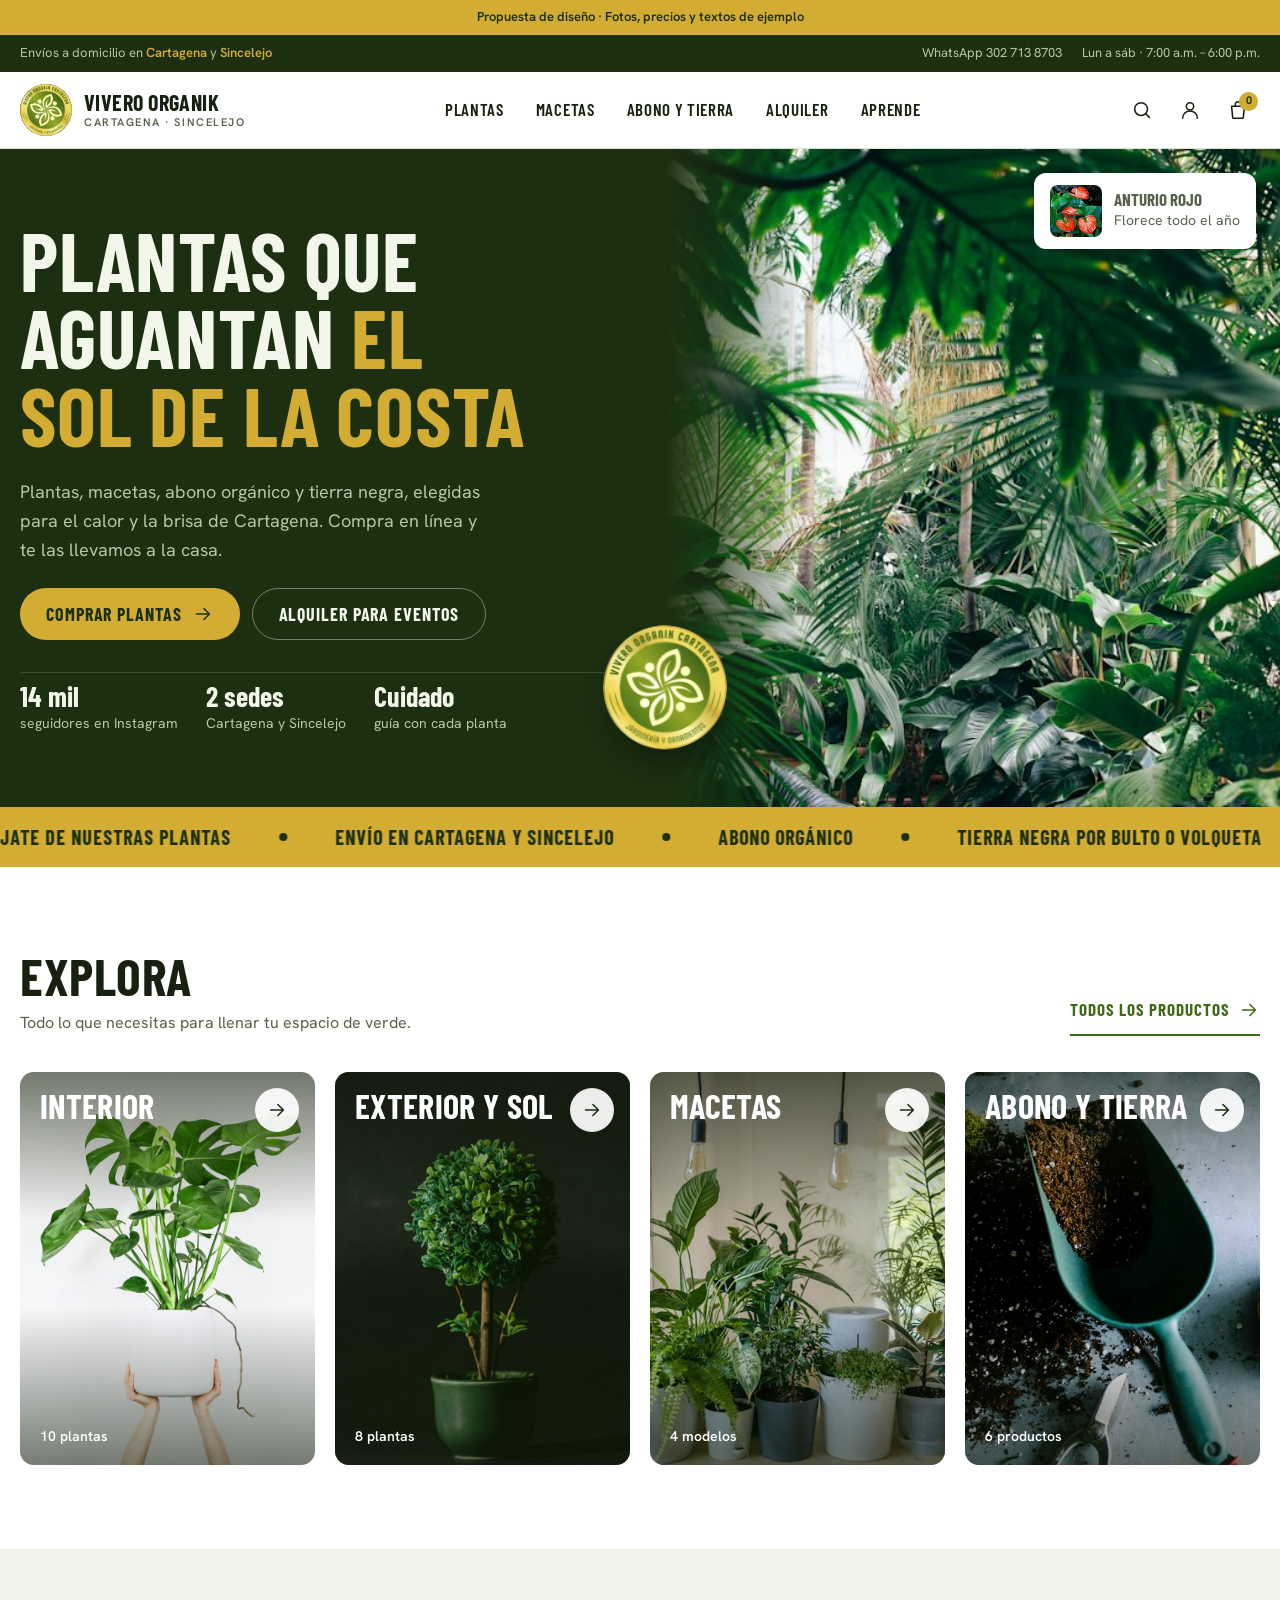
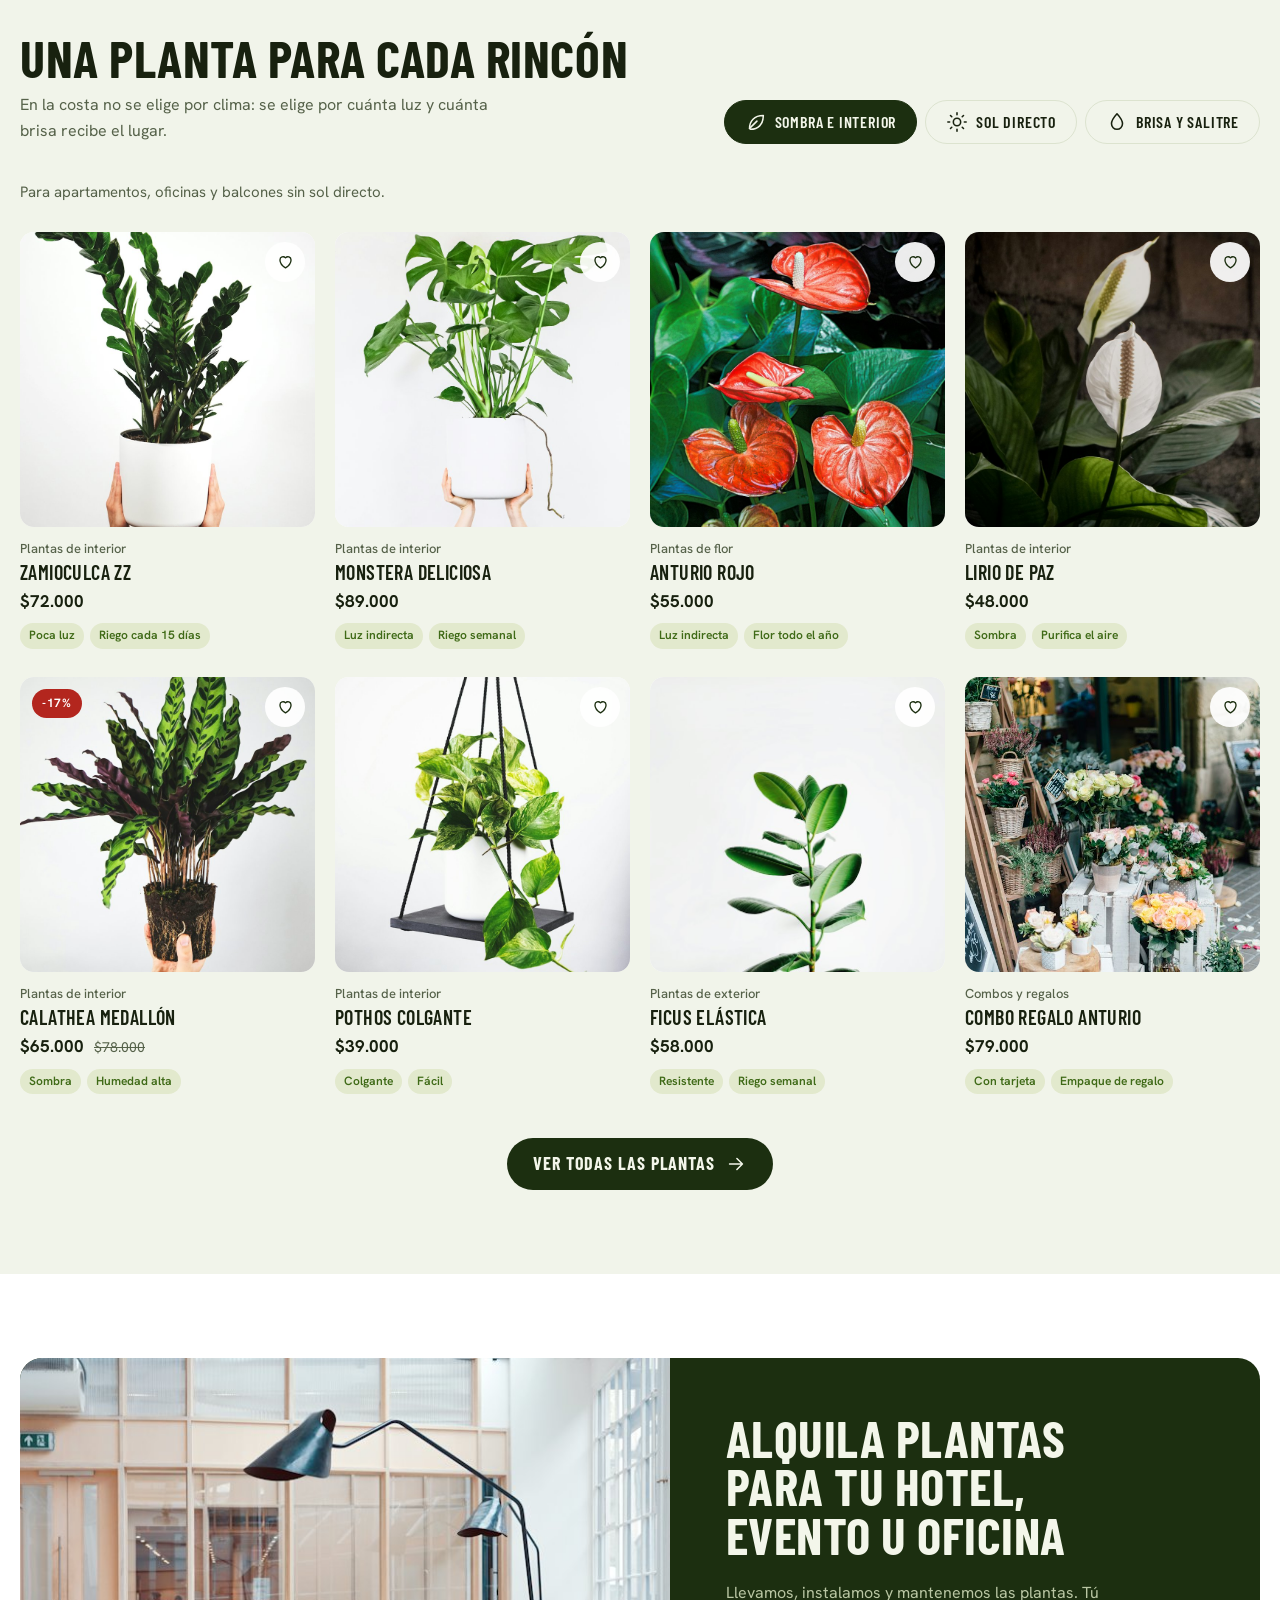
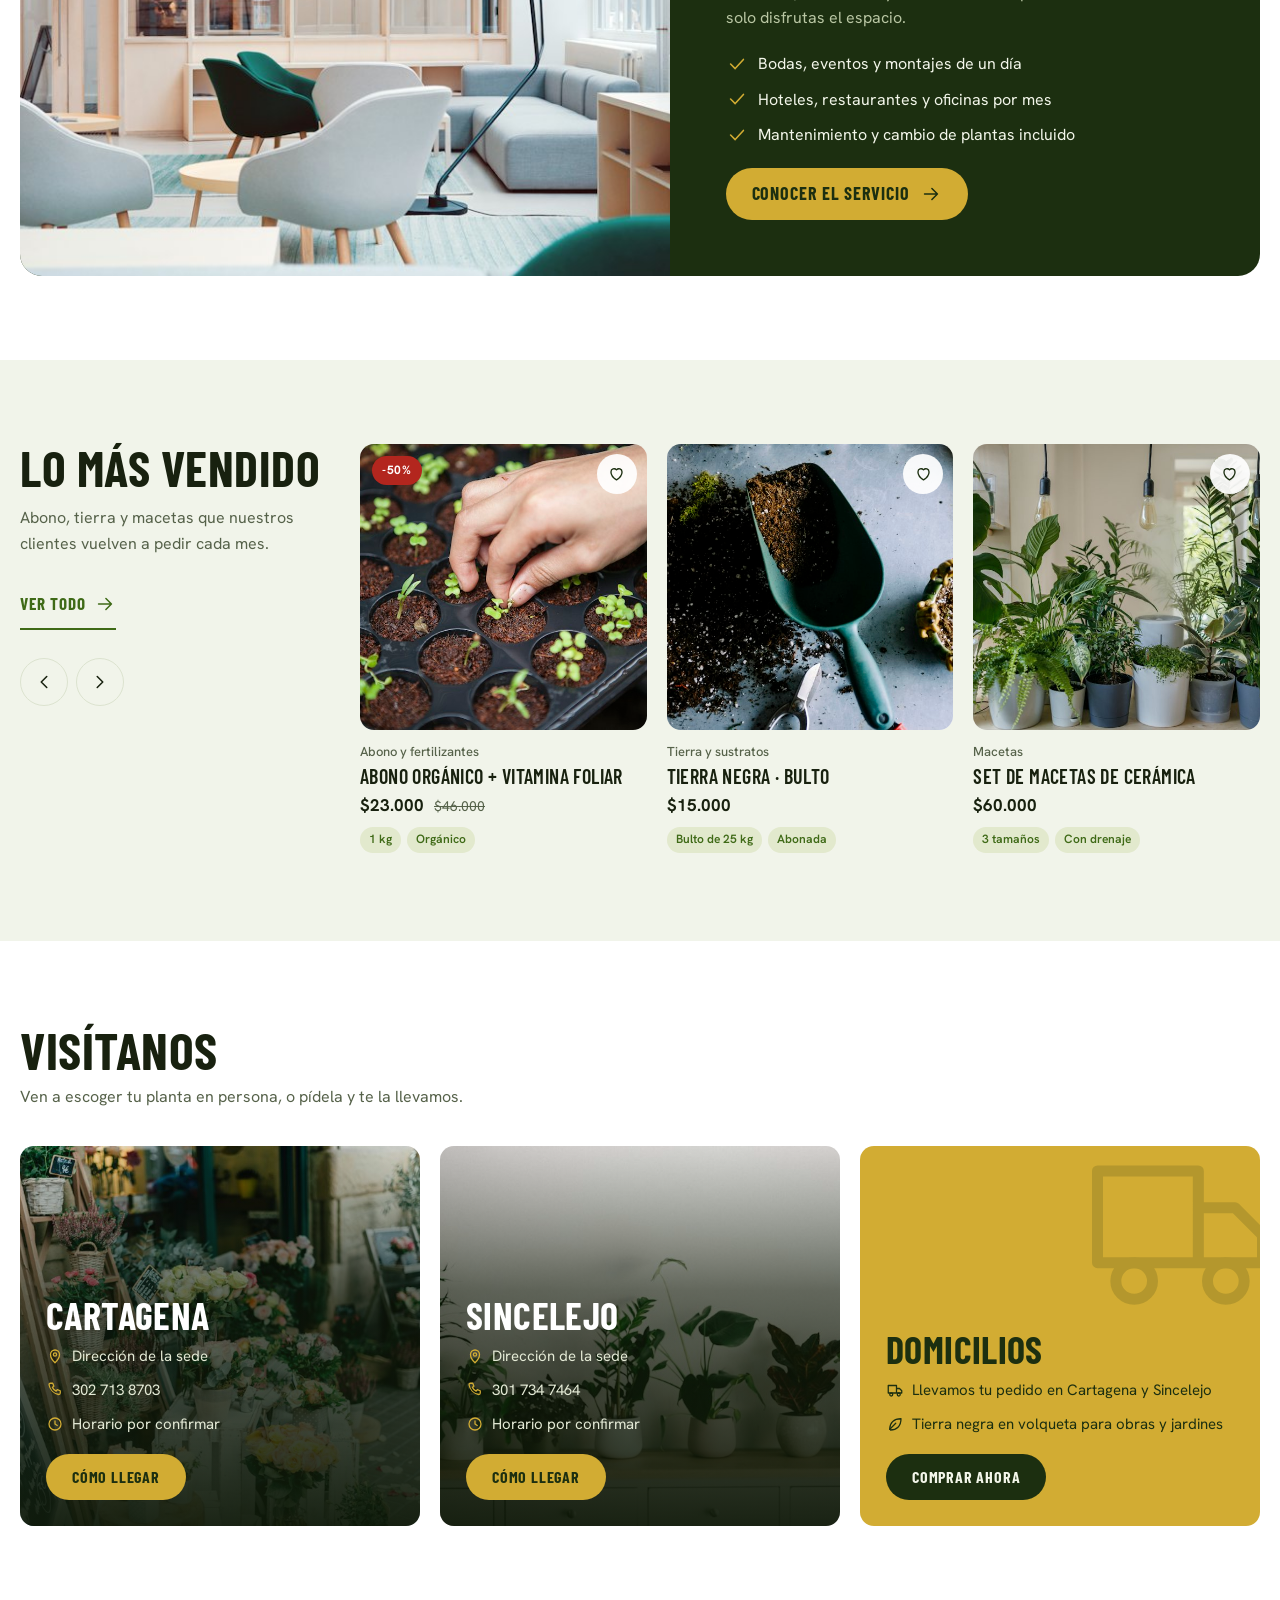
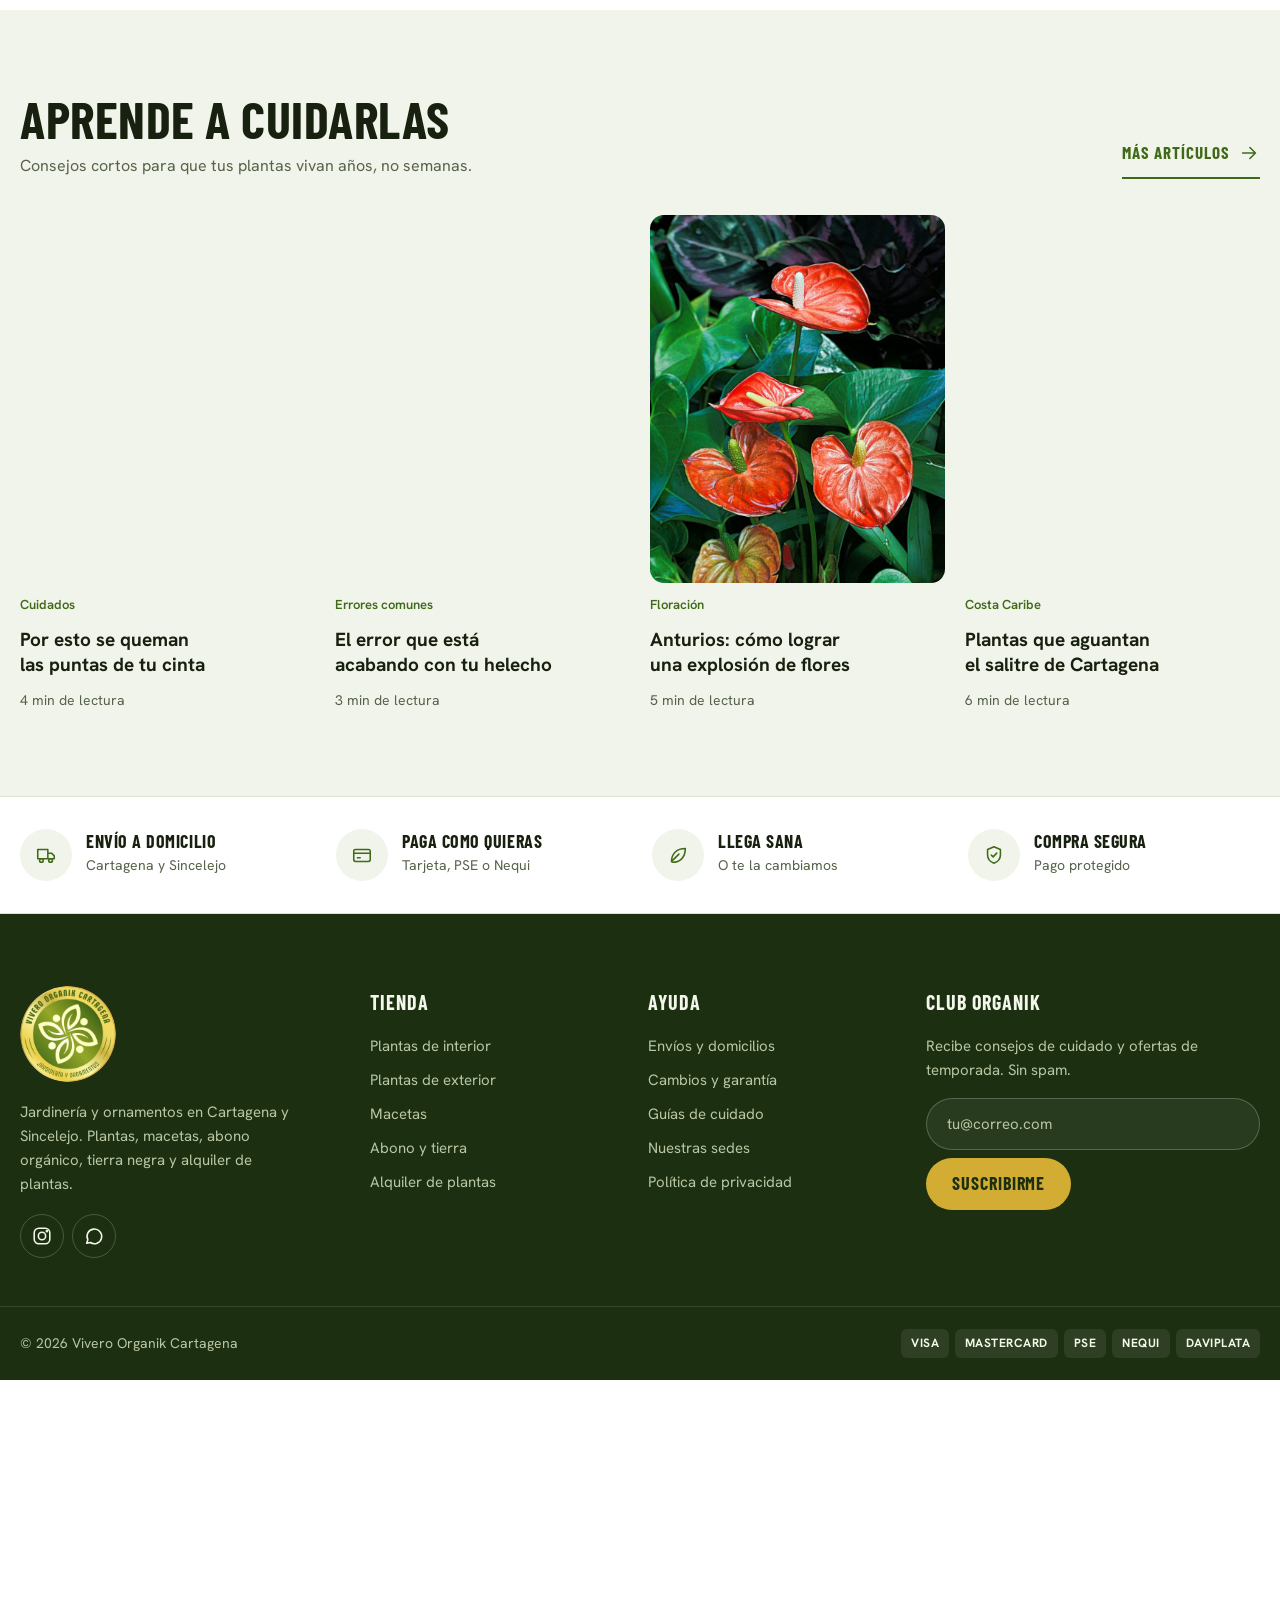
==== commit 62902f80: "v2: catálogo, ficha de producto, Aprende y Alquiler Co-Authored-By: Claude Opus 5.5 <noreply@anthrop" ====
--- a/propuesta-v2.html
+++ b/propuesta-v2.html
@@ -1,739 +1,3 @@
 <!doctype html>
-<html lang="es">
-<meta charset="utf-8">
-<meta name="viewport" content="width=device-width, initial-scale=1, viewport-fit=cover">
-<title>Vivero Organik Tienda</title>
-<meta name="claude:viewport-fit-sides" content="cover">
-<link rel="preconnect" href="https://fonts.googleapis.com">
-<link rel="preconnect" href="https://fonts.gstatic.com" crossorigin>
-<link rel="stylesheet" href="https://fonts.googleapis.com/css2?family=Barlow+Condensed:wght@500;600;700&family=Hanken+Grotesk:wght@400;500;600;700&display=swap">
-<style>
-/* Layout: own-brand header + split hero, Tierranegra's middle sections (explora, tabs+grid, banner, más vendido, sedes, blog) on a white/sage rhythm, own deep-green footer. */
-:root{
-  --selva:#1C2F10;      /* deep leaf green from the seal */
-  --hoja:#3F6A17;       /* mid leaf green: links, active */
-  --brote:#93AE33;      /* lime-olive highlight */
-  --oro:#D2AC33;        /* seal gold: primary CTA fill */
-  --oro-hover:#E3C04D;
-  --bg:#FFFFFF;
-  --niebla:#F1F4EA;     /* sage-tinted alt section + card plate */
-  --surface:#FFFFFF;
-  --fg:#18210F;
-  --muted:#56624A;
-  --line:#DCE3CF;
-  --sale:#B3261E;
-  --on-oro:#1C2F10;
-  --on-selva:#F3F6EA;
-  --on-selva-muted:#B9C6A3;
-  --shadow:0 10px 30px -12px rgba(28,47,16,.28);
-  --f-display:"Barlow Condensed","Arial Narrow",system-ui,sans-serif;
-  --f-body:"Hanken Grotesk",system-ui,-apple-system,"Segoe UI",sans-serif;
-  --wrap:1280px;
-  --r:14px;
-  --ease:cubic-bezier(.16,1,.3,1);
-}
-@media (prefers-color-scheme:dark){:root:not([data-theme="light"]){
-  --bg:#0E150A;--niebla:#16200F;--surface:#121B0D;--fg:#E8EEDB;--muted:#A9B897;--line:#2A3820;
-  --hoja:#A9C861;--sale:#FF8A80;--shadow:0 10px 30px -12px rgba(0,0,0,.6);color-scheme:dark}}
-:root[data-theme="dark"]{
-  --bg:#0E150A;--niebla:#16200F;--surface:#121B0D;--fg:#E8EEDB;--muted:#A9B897;--line:#2A3820;
-  --hoja:#A9C861;--sale:#FF8A80;--shadow:0 10px 30px -12px rgba(0,0,0,.6);color-scheme:dark}
-
-*{box-sizing:border-box}
-body{margin:0}
-html{scroll-behavior:smooth}
-body{background:var(--bg);color:var(--fg);font:400 16px/1.6 var(--f-body);-webkit-font-smoothing:antialiased}
-body::before{content:"";position:fixed;inset:0 0 auto;height:env(safe-area-inset-top,0px);z-index:60;background:var(--selva)}
-::selection{background:var(--oro);color:var(--selva)}
-a{color:inherit;text-decoration:none}
-img{max-width:100%;display:block}
-button{font:inherit;color:inherit;cursor:pointer;background:none;border:0}
-:focus-visible{outline:2px solid var(--oro);outline-offset:3px;border-radius:6px}
-svg.i{width:22px;height:22px;stroke:currentColor;fill:none;stroke-width:1.7;stroke-linecap:round;stroke-linejoin:round;flex:none}
-.wrap{max-width:var(--wrap);margin:0 auto;padding-left:max(20px,env(safe-area-inset-left,0px));padding-right:max(20px,env(safe-area-inset-right,0px))}
-.h-display{font-family:var(--f-display);font-weight:700;text-transform:uppercase;letter-spacing:.01em;line-height:.95;text-wrap:balance}
-.price{font-variant-numeric:tabular-nums}
-
-/* ---------- Proposal note ---------- */
-.note{background:var(--oro);color:var(--on-oro);font-size:13px;font-weight:600;text-align:center;padding-block:7px}
-
-/* ---------- Header (own) ---------- */
-.topbar{background:var(--selva);color:var(--on-selva-muted);font-size:13px}
-.topbar .wrap{display:flex;justify-content:space-between;gap:16px;padding-block:8px;flex-wrap:wrap}
-.topbar b{color:var(--oro);font-weight:600}
-.topbar .tb-right{display:flex;gap:20px}
-header.site{position:sticky;top:env(safe-area-inset-top,0px);z-index:50;background:color-mix(in srgb,var(--bg) 94%,transparent);backdrop-filter:saturate(1.4) blur(10px);border-bottom:1px solid var(--line)}
-header.site .wrap{display:grid;grid-template-columns:auto 1fr auto;align-items:center;gap:24px;height:76px}
-.brand{display:flex;align-items:center;gap:12px}
-.brand img{width:52px;height:52px;border-radius:50%}
-.brand span{font-family:var(--f-display);font-weight:700;font-size:22px;line-height:1;text-transform:uppercase;letter-spacing:.02em}
-.brand small{display:block;font-family:var(--f-body);font-size:11px;font-weight:600;letter-spacing:.14em;color:var(--muted);margin-top:4px}
-nav.main{display:flex;justify-content:center;gap:4px}
-nav.main a{font-family:var(--f-display);font-weight:600;font-size:17px;text-transform:uppercase;letter-spacing:.04em;padding:10px 14px;border-radius:999px;transition:background .2s,color .2s}
-nav.main a:hover{background:var(--niebla);color:var(--hoja)}
-nav.main a.on{color:var(--hoja)}
-.hicons{display:flex;gap:4px;align-items:center}
-.icon-btn{width:44px;height:44px;display:grid;place-items:center;border-radius:50%;position:relative;transition:background .2s}
-.icon-btn:hover{background:var(--niebla)}
-.badge{position:absolute;top:4px;right:2px;min-width:19px;height:19px;padding:0 5px;border-radius:999px;background:var(--oro);color:var(--on-oro);font-size:11px;font-weight:700;display:grid;place-items:center;font-variant-numeric:tabular-nums}
-.badge.bump{animation:bump .5s var(--ease)}
-@keyframes bump{0%{transform:scale(1)}40%{transform:scale(1.45)}100%{transform:scale(1)}}
-.menu-btn{display:none}
-
-/* ---------- Hero (own) ---------- */
-.hero{background:var(--selva);color:var(--on-selva);position:relative;overflow:hidden}
-.hero .wrap{display:grid;grid-template-columns:1.05fr 1fr;gap:0;align-items:stretch;min-height:560px;padding-right:0}
-.hero-copy{padding:72px 56px 72px 0;display:flex;flex-direction:column;justify-content:center;gap:24px;position:relative;z-index:2}
-.hero h1{font-size:clamp(46px,6.4vw,92px);margin:0}
-.hero h1 em{font-style:normal;color:var(--oro)}
-.hero p{max-width:46ch;color:var(--on-selva-muted);font-size:18px;margin:0}
-.hero-ctas{display:flex;gap:12px;flex-wrap:wrap}
-.btn{display:inline-flex;align-items:center;gap:10px;height:52px;padding:0 26px;border-radius:999px;font-family:var(--f-display);font-weight:700;font-size:18px;text-transform:uppercase;letter-spacing:.05em;transition:background .2s,transform .2s var(--ease),color .2s}
-.btn:active{transform:scale(.97)}
-.btn-oro{background:var(--oro);color:var(--on-oro)}
-.btn-oro:hover{background:var(--oro-hover)}
-.btn-line{border:1.5px solid color-mix(in srgb,var(--on-selva) 40%,transparent);color:var(--on-selva)}
-.btn-line:hover{background:rgba(255,255,255,.08)}
-.btn-dark{background:var(--selva);color:var(--on-selva)}
-.btn-dark:hover{background:var(--hoja)}
-.hero-facts{display:flex;gap:28px;flex-wrap:wrap;padding-top:8px;border-top:1px solid rgba(255,255,255,.14);margin-top:8px}
-.hero-facts div{font-size:14px;color:var(--on-selva-muted)}
-.hero-facts b{display:block;font-family:var(--f-display);font-size:28px;color:var(--on-selva);font-weight:700;line-height:1.1}
-.hero-media{position:relative;min-height:420px}
-.hero-media img.main{position:absolute;inset:0;width:100%;height:100%;object-fit:cover}
-.hero-media::after{content:"";position:absolute;inset:0;background:linear-gradient(90deg,var(--selva) 0%,rgba(28,47,16,0) 22%)}
-.seal{position:absolute;left:-62px;bottom:56px;width:124px;height:124px;border-radius:50%;z-index:3;box-shadow:0 18px 40px -10px rgba(0,0,0,.55);animation:float 6s ease-in-out infinite}
-@keyframes float{50%{transform:translateY(-8px) rotate(-4deg)}}
-.hero-tag{position:absolute;right:24px;top:24px;z-index:3;background:var(--bg);color:var(--fg);border-radius:12px;padding:12px 16px;display:flex;gap:12px;align-items:center;box-shadow:var(--shadow);max-width:260px}
-.hero-tag img{width:52px;height:52px;border-radius:8px;object-fit:cover}
-.hero-tag b{display:block;font-family:var(--f-display);text-transform:uppercase;font-size:17px;line-height:1.1}
-.hero-tag span{font-size:14px;color:var(--muted)}
-
-/* marquee */
-.marquee{background:var(--oro);color:var(--on-oro);overflow:hidden;white-space:nowrap}
-.marquee .track{display:inline-flex;gap:48px;padding-block:14px;animation:slide 38s linear infinite;font-family:var(--f-display);font-weight:700;font-size:20px;text-transform:uppercase;letter-spacing:.05em}
-.marquee .track span{display:inline-flex;align-items:center;gap:48px}
-.marquee .track span::after{content:"";width:8px;height:8px;border-radius:50%;background:var(--selva)}
-@keyframes slide{to{transform:translateX(-50%)}}
-
-/* ---------- Section rhythm (Tierranegra: 60px blocks) ---------- */
-section.blk{padding-block:84px;scroll-margin-top:60px}
-section.alt{background:var(--niebla)}
-.sec-head{display:flex;justify-content:space-between;align-items:flex-end;gap:24px;margin-bottom:36px;flex-wrap:wrap}
-.sec-head h2{font-size:clamp(34px,4.2vw,52px);margin:0}
-.sec-head p{margin:10px 0 0;color:var(--muted);max-width:52ch}
-.link-all{display:inline-flex;align-items:center;gap:8px;font-family:var(--f-display);font-weight:700;text-transform:uppercase;letter-spacing:.06em;font-size:17px;color:var(--hoja);padding:10px 0;border-bottom:2px solid currentColor}
-.link-all svg{transition:transform .25s var(--ease)}
-.link-all:hover svg{transform:translateX(4px)}
-
-/* ---------- 1. Explora (Tierranegra category tiles) ---------- */
-.cats{display:grid;grid-template-columns:repeat(4,1fr);gap:20px}
-.cat{position:relative;border-radius:var(--r);overflow:hidden;aspect-ratio:3/4;background:var(--niebla);isolation:isolate}
-.cat img{width:100%;height:100%;object-fit:cover;transition:transform .7s var(--ease)}
-.cat:hover img{transform:scale(1.06)}
-.cat::after{content:"";position:absolute;inset:0;background:linear-gradient(180deg,rgba(15,25,8,.55) 0%,rgba(15,25,8,0) 38%,rgba(15,25,8,0) 60%,rgba(15,25,8,.55) 100%);z-index:1}
-.cat h3{position:absolute;left:20px;top:18px;z-index:2;margin:0;color:#fff;font-size:34px}
-.cat .count{position:absolute;left:20px;bottom:18px;z-index:2;color:#fff;font-size:14px;font-weight:600}
-.cat .go{position:absolute;right:16px;top:16px;z-index:2;width:44px;height:44px;border-radius:50%;background:rgba(255,255,255,.92);color:#1C2F10;display:grid;place-items:center;transition:background .25s,transform .35s var(--ease)}
-.cat:hover .go{background:var(--oro);transform:rotate(-45deg)}
-
-/* ---------- 2. Tabs + product grid ---------- */
-.tabs{display:flex;gap:8px;flex-wrap:wrap}
-.tab{height:44px;padding:0 20px;border-radius:999px;border:1.5px solid var(--line);font-family:var(--f-display);font-weight:600;font-size:16px;text-transform:uppercase;letter-spacing:.05em;display:inline-flex;align-items:center;gap:8px;transition:background .2s,border-color .2s,color .2s}
-.tab:hover{border-color:var(--hoja)}
-.tab[aria-selected="true"]{background:var(--selva);border-color:var(--selva);color:var(--on-selva)}
-:root[data-theme="dark"] .tab[aria-selected="true"]{background:var(--oro);border-color:var(--oro);color:var(--on-oro)}
-@media (prefers-color-scheme:dark){:root:not([data-theme="light"]) .tab[aria-selected="true"]{background:var(--oro);border-color:var(--oro);color:var(--on-oro)}}
-.tab-hint{color:var(--muted);font-size:15px;margin:16px 0 28px;min-height:1.6em}
-.grid{display:grid;grid-template-columns:repeat(4,1fr);gap:28px 20px}
-.card{display:flex;flex-direction:column;gap:12px;min-width:0}
-.card .ph{position:relative;aspect-ratio:1;border-radius:var(--r);overflow:hidden;background:var(--niebla)}
-section.alt .card .ph{background:var(--surface)}
-.card .ph img{position:absolute;inset:0;width:100%;height:100%;object-fit:cover;transition:opacity .45s ease,transform .7s var(--ease)}
-.card .ph img.b{opacity:0}
-.card:hover .ph img.b{opacity:1}
-.card:hover .ph img.a{transform:scale(1.04)}
-.flag{position:absolute;left:12px;top:12px;z-index:2;font-size:12px;font-weight:700;letter-spacing:.06em;text-transform:uppercase;padding:5px 10px;border-radius:999px;background:var(--bg);color:var(--fg)}
-.flag.sale{background:var(--sale);color:#fff}
-.flag.out{background:var(--fg);color:var(--bg)}
-.fav{position:absolute;right:10px;top:10px;z-index:2;width:40px;height:40px;border-radius:50%;background:rgba(255,255,255,.92);color:#1C2F10;display:grid;place-items:center;transition:transform .2s var(--ease)}
-.fav svg.i{width:19px;height:19px}
-.fav[aria-pressed="true"] svg{fill:#B3261E;stroke:#B3261E}
-.fav:active{transform:scale(.88)}
-.quick{position:absolute;left:12px;right:12px;bottom:12px;z-index:2;transform:translateY(14px);opacity:0;transition:transform .35s var(--ease),opacity .25s}
-.card:hover .quick,.card:focus-within .quick{transform:none;opacity:1}
-.add{width:100%;height:46px;border-radius:999px;background:var(--selva);color:var(--on-selva);font-family:var(--f-display);font-weight:700;font-size:16px;text-transform:uppercase;letter-spacing:.06em;display:flex;align-items:center;justify-content:center;gap:8px;transition:background .2s}
-.add:hover{background:var(--hoja)}
-.add.done{background:var(--oro);color:var(--on-oro)}
-.add[disabled]{background:var(--line);color:var(--muted);cursor:not-allowed}
-.card .meta{display:flex;flex-direction:column;gap:2px}
-.card .cat-l{font-size:13px;color:var(--muted);font-weight:500}
-.card h3{margin:0;font-family:var(--f-display);font-weight:600;font-size:20px;line-height:1.15;text-transform:uppercase;letter-spacing:.02em}
-.card .row{display:flex;align-items:baseline;gap:10px;margin-top:2px}
-.card .now{font-weight:700;font-size:17px}
-.card .was{color:var(--muted);text-decoration:line-through;font-size:14px}
-.card .care{display:flex;gap:6px;flex-wrap:wrap;margin-top:6px}
-.care span{font-size:12px;font-weight:600;color:var(--hoja);background:color-mix(in srgb,var(--brote) 16%,transparent);padding:3px 9px;border-radius:999px}
-.add-m{display:none}
-
-/* ---------- 3. Banner alquiler (Tierranegra "zona de bienestar") ---------- */
-.banner{display:grid;grid-template-columns:1.1fr 1fr;border-radius:22px;overflow:hidden;background:var(--selva);color:var(--on-selva)}
-.banner .pic{position:relative;min-height:460px}
-.banner .pic img{position:absolute;inset:0;width:100%;height:100%;object-fit:cover}
-.banner .txt{padding:56px;display:flex;flex-direction:column;justify-content:center;gap:20px}
-.banner h2{font-size:clamp(36px,4vw,56px);margin:0}
-.banner p{color:var(--on-selva-muted);margin:0;max-width:44ch}
-.banner ul{list-style:none;padding:0;margin:0;display:grid;gap:10px}
-.banner li{display:flex;gap:10px;align-items:center;color:var(--on-selva)}
-.banner li svg{color:var(--oro)}
-
-/* ---------- 4. Lo más vendido (side text + rail) ---------- */
-.best{display:grid;grid-template-columns:300px 1fr;gap:40px;align-items:start}
-.best .side h2{font-size:clamp(34px,4vw,50px);margin:0 0 14px}
-.best .side p{color:var(--muted);margin:0 0 24px}
-.rail-ctl{display:flex;gap:8px;margin-top:28px}
-.rail-ctl button{width:48px;height:48px;border-radius:50%;border:1.5px solid var(--line);display:grid;place-items:center;transition:background .2s,border-color .2s}
-.rail-ctl button:hover{background:var(--selva);border-color:var(--selva);color:var(--on-selva)}
-.rail{display:grid;grid-auto-flow:column;grid-auto-columns:calc((100% - 40px)/3);gap:20px;overflow-x:auto;scroll-snap-type:x mandatory;scrollbar-width:none;padding-bottom:4px}
-.rail::-webkit-scrollbar{display:none}
-.rail .card{scroll-snap-align:start}
-
-/* ---------- 5. Sedes ---------- */
-.sedes{display:grid;grid-template-columns:repeat(3,1fr);gap:20px}
-.sede{position:relative;border-radius:var(--r);overflow:hidden;min-height:380px;color:#fff;display:flex;flex-direction:column;justify-content:flex-end;isolation:isolate}
-.sede img{position:absolute;inset:0;width:100%;height:100%;object-fit:cover;z-index:-2}
-.sede::before{content:"";position:absolute;inset:0;z-index:-1;background:linear-gradient(180deg,rgba(14,24,8,.08) 0%,rgba(14,24,8,.62) 38%,rgba(14,24,8,.94) 100%)}
-.sede .in{padding:26px;display:grid;gap:10px}
-.sede h3{margin:0;font-size:38px}
-.sede p{margin:0;font-size:15px;color:#E4EAD6;display:flex;gap:8px;align-items:flex-start}
-.sede p svg{width:18px;height:18px;margin-top:3px;color:var(--oro)}
-.sede .btn{margin-top:8px;height:46px;font-size:16px;justify-self:start}
-.sede.delivery{background:var(--oro);color:var(--on-oro)}
-.sede.delivery::before{display:none}
-.sede.delivery p{color:var(--on-oro)}
-.sede.delivery p svg{color:var(--selva)}
-.sede.delivery .big{position:absolute;right:-30px;top:-30px;width:220px;height:220px;opacity:.16;color:var(--selva);stroke-width:1.2}
-
-/* ---------- 6. Blog ---------- */
-.posts{display:grid;grid-template-columns:repeat(4,1fr);gap:20px}
-.post{display:flex;flex-direction:column;gap:14px}
-.post .ph{aspect-ratio:4/5;border-radius:var(--r);overflow:hidden;position:relative}
-.post .ph img{width:100%;height:100%;object-fit:cover;transition:transform .7s var(--ease)}
-.post:hover .ph img{transform:scale(1.05)}
-.post .ph::after{content:"";position:absolute;inset:0;background:rgba(0,0,0,.25);opacity:0;transition:opacity .3s}
-.post:hover .ph::after{opacity:1}
-.post .tagline{font-size:13px;font-weight:600;color:var(--hoja)}
-.post h3{margin:0;font-size:19px;line-height:1.3;font-weight:700;font-family:var(--f-body);text-wrap:balance}
-.post .read{font-size:14px;color:var(--muted)}
-
-/* ---------- Footer (own) ---------- */
-.trust{border-top:1px solid var(--line);border-bottom:1px solid var(--line)}
-.trust .wrap{display:grid;grid-template-columns:repeat(4,1fr);gap:24px;padding-block:32px}
-.trust div{display:flex;gap:14px;align-items:center}
-.trust .ic{width:52px;height:52px;border-radius:50%;background:var(--niebla);display:grid;place-items:center;color:var(--hoja);flex:none}
-.trust b{display:block;font-family:var(--f-display);font-size:18px;text-transform:uppercase;letter-spacing:.03em;line-height:1.1}
-.trust span{font-size:14px;color:var(--muted)}
-footer.site{background:var(--selva);color:var(--on-selva-muted);font-size:15px}
-.f-top{display:grid;grid-template-columns:1.3fr 1fr 1fr 1.4fr;gap:40px;padding-block:72px 48px}
-.f-brand img{width:96px;height:96px;border-radius:50%;margin-bottom:18px}
-.f-brand p{margin:0 0 18px;max-width:34ch}
-.social{display:flex;gap:8px}
-.social a{width:44px;height:44px;border-radius:50%;border:1px solid rgba(255,255,255,.2);display:grid;place-items:center;color:var(--on-selva);transition:background .2s,color .2s}
-.social a:hover{background:var(--oro);color:var(--on-oro);border-color:var(--oro)}
-footer h4{font-family:var(--f-display);color:var(--on-selva);font-size:20px;text-transform:uppercase;letter-spacing:.05em;margin:0 0 16px}
-footer ul{list-style:none;margin:0;padding:0;display:grid;gap:10px}
-footer ul a:hover{color:var(--oro)}
-.news p{margin:0 0 16px}
-.news form{display:flex;gap:8px;flex-wrap:wrap}
-.news label{position:absolute;width:1px;height:1px;overflow:hidden;clip:rect(0 0 0 0)}
-.news input{flex:1 1 200px;min-width:0;height:52px;border-radius:999px;border:1px solid rgba(255,255,255,.22);background:rgba(255,255,255,.06);color:var(--on-selva);padding:0 20px;font:inherit}
-.news input::placeholder{color:var(--on-selva-muted)}
-.news input:focus{outline:2px solid var(--oro);outline-offset:2px}
-.news .msg{flex-basis:100%;font-size:14px;color:var(--oro);min-height:1.4em;margin:4px 0 0}
-.f-bot{border-top:1px solid rgba(255,255,255,.12)}
-.f-bot .wrap{display:flex;justify-content:space-between;align-items:center;gap:16px;padding-block:22px;flex-wrap:wrap;font-size:14px}
-.pay{display:flex;gap:6px;flex-wrap:wrap}
-.pay span{font-size:12px;font-weight:700;letter-spacing:.04em;padding:5px 10px;border-radius:6px;background:rgba(255,255,255,.08);color:var(--on-selva)}
-
-/* ---------- Cart drawer ---------- */
-.scrim{position:fixed;inset:0;background:rgba(10,16,6,.5);z-index:80;opacity:0;pointer-events:none;transition:opacity .3s}
-.scrim.on{opacity:1;pointer-events:auto}
-.drawer{position:fixed;top:0;right:0;bottom:0;width:min(440px,100%);background:var(--bg);z-index:90;display:flex;flex-direction:column;transform:translateX(100%);transition:transform .45s var(--ease);box-shadow:-20px 0 50px -20px rgba(0,0,0,.35);padding-top:env(safe-area-inset-top,0px);padding-bottom:env(safe-area-inset-bottom,0px);padding-right:env(safe-area-inset-right,0px)}
-.drawer.on{transform:none}
-.d-head{display:flex;justify-content:space-between;align-items:center;padding:20px 24px;border-bottom:1px solid var(--line)}
-.d-head h2{margin:0;font-size:30px}
-.steps{display:flex;gap:6px;padding:14px 24px;font-size:13px;font-weight:600;color:var(--muted);border-bottom:1px solid var(--line)}
-.steps span{display:flex;align-items:center;gap:6px}
-.steps span.on{color:var(--hoja)}
-.steps i{font-style:normal;width:22px;height:22px;border-radius:50%;display:grid;place-items:center;background:var(--niebla);font-size:12px}
-.steps span.on i{background:var(--selva);color:var(--on-selva)}
-.steps .sep{flex:1;height:1px;background:var(--line);align-self:center}
-.d-body{flex:1;overflow-y:auto;padding:8px 24px}
-.line{display:grid;grid-template-columns:76px 1fr auto;gap:14px;padding:16px 0;border-bottom:1px solid var(--line);align-items:start}
-.line img{width:76px;height:76px;border-radius:10px;object-fit:cover}
-.line h3{margin:0 0 2px;font-family:var(--f-display);font-weight:600;font-size:18px;text-transform:uppercase;line-height:1.15}
-.line .u{font-size:14px;color:var(--muted)}
-.qty{display:inline-flex;align-items:center;border:1.5px solid var(--line);border-radius:999px;margin-top:10px}
-.qty button{width:36px;height:36px;display:grid;place-items:center}
-.qty button svg.i{width:16px;height:16px}
-.qty output{min-width:26px;text-align:center;font-weight:700;font-variant-numeric:tabular-nums}
-.line .lt{font-weight:700;font-variant-numeric:tabular-nums;text-align:right}
-.line .rm{font-size:13px;color:var(--muted);text-decoration:underline;margin-top:8px;display:block;margin-left:auto}
-.empty{text-align:center;padding:56px 12px;color:var(--muted)}
-.empty svg{width:56px;height:56px;color:var(--brote);margin:0 auto 12px;stroke-width:1.3}
-.empty b{display:block;color:var(--fg);font-family:var(--f-display);font-size:24px;text-transform:uppercase}
-.d-foot{border-top:1px solid var(--line);padding:20px 24px;display:grid;gap:12px}
-.ship{font-size:14px;color:var(--muted)}
-.ship .bar{height:6px;background:var(--niebla);border-radius:999px;overflow:hidden;margin-top:8px}
-.ship .bar i{display:block;height:100%;background:var(--brote);width:0;transition:width .5s var(--ease)}
-.sub{display:flex;justify-content:space-between;align-items:baseline;font-size:15px}
-.sub b{font-size:24px;font-variant-numeric:tabular-nums}
-.d-foot .btn{justify-content:center;width:100%}
-.d-foot small{text-align:center;color:var(--muted);font-size:13px}
-
-/* mobile nav drawer */
-.mnav{position:fixed;inset:0 auto 0 0;width:min(340px,88%);background:var(--selva);color:var(--on-selva);z-index:90;transform:translateX(-100%);transition:transform .4s var(--ease);padding:calc(env(safe-area-inset-top,0px) + 20px) 24px 24px max(24px,env(safe-area-inset-left,0px));display:flex;flex-direction:column;gap:6px}
-.mnav.on{transform:none}
-.mnav a{font-family:var(--f-display);font-size:30px;font-weight:700;text-transform:uppercase;padding:8px 0;border-bottom:1px solid rgba(255,255,255,.1)}
-.mnav .x{align-self:flex-end;color:var(--on-selva)}
-
-.toast{position:fixed;left:50%;bottom:calc(24px + env(safe-area-inset-bottom,0px));transform:translate(-50%,30px);opacity:0;background:var(--selva);color:var(--on-selva);padding:14px 22px;border-radius:999px;font-weight:600;z-index:100;transition:all .35s var(--ease);box-shadow:var(--shadow);max-width:calc(100% - 32px);text-align:center}
-.toast.on{transform:translate(-50%,0);opacity:1}
-
-/* ---------- Responsive ---------- */
-@media (max-width:1080px){
-  nav.main{display:none}.menu-btn{display:grid}
-  header.site .wrap{grid-template-columns:auto 1fr auto}
-  .brand{justify-self:start}
-  .grid,.cats,.posts{grid-template-columns:repeat(2,1fr)}
-  .best{grid-template-columns:1fr}
-  .rail{grid-auto-columns:calc((100% - 20px)/2)}
-  .f-top{grid-template-columns:1fr 1fr}
-  .trust .wrap{grid-template-columns:repeat(2,1fr)}
-}
-@media (max-width:860px){
-  .hero .wrap{grid-template-columns:1fr;padding-right:max(20px,env(safe-area-inset-right,0px));min-height:0}
-  .hero-copy{padding:48px 0 40px}
-  .hero-media{min-height:340px;margin-left:calc(-1*max(20px,env(safe-area-inset-left,0px)));margin-right:calc(-1*max(20px,env(safe-area-inset-right,0px)))}
-  .hero-media::after{background:linear-gradient(180deg,var(--selva) 0%,rgba(28,47,16,0) 30%)}
-  .seal{left:auto;right:max(20px,env(safe-area-inset-right,0px));top:-50px;bottom:auto;width:100px;height:100px}
-  .banner{grid-template-columns:1fr}
-  .banner .pic{min-height:280px}
-  .banner .txt{padding:36px 24px}
-  .sedes{grid-template-columns:1fr}
-  .sede{min-height:300px}
-  .topbar .tb-right{display:none}
-}
-@media (max-width:600px){
-  section.blk{padding-block:60px}
-  .brand small{display:none}
-  .brand span{font-size:19px}
-  .brand img{width:44px;height:44px}
-  header.site .wrap{gap:8px;height:68px}
-  .hicons .hide-s{display:none}
-  .cats{grid-auto-flow:column;grid-template-columns:none;grid-auto-columns:72%;overflow-x:auto;scroll-snap-type:x mandatory;scrollbar-width:none;margin-inline:calc(-1*max(20px,env(safe-area-inset-left,0px)));padding-inline:max(20px,env(safe-area-inset-left,0px))}
-  .cats::-webkit-scrollbar{display:none}
-  .cat{scroll-snap-align:start}
-  .grid{gap:24px 12px}
-  .card h3{font-size:17px}
-  .card .care{display:none}
-  .quick{display:none}
-  .add-m{display:flex;height:42px;font-size:15px}
-  .rail{grid-auto-columns:64%}
-  .posts{grid-template-columns:1fr 1fr;gap:16px 12px}
-  .post h3{font-size:16px}
-  .trust .wrap{grid-template-columns:1fr}
-  .f-top{grid-template-columns:1fr;gap:32px}
-  .hero-tag{display:none}
-  .hero-facts{gap:20px}
-}
-@media (hover:none){.quick{display:none}.add-m{display:flex}}
-@media (prefers-reduced-motion:reduce){
-  *,*::before,*::after{animation:none!important;transition-duration:.01ms!important;scroll-behavior:auto!important}
-}
-</style>
-
-<svg width="0" height="0" style="position:absolute" aria-hidden="true">
-  <symbol id="i-search" viewBox="0 0 24 24"><circle cx="11" cy="11" r="7"/><path d="m20 20-3.5-3.5"/></symbol>
-  <symbol id="i-user" viewBox="0 0 24 24"><circle cx="12" cy="8" r="4"/><path d="M4 21a8 8 0 0 1 16 0"/></symbol>
-  <symbol id="i-bag" viewBox="0 0 24 24"><path d="M5 8h14l-1.2 12.1a1 1 0 0 1-1 .9H7.2a1 1 0 0 1-1-.9L5 8Z"/><path d="M9 8V6a3 3 0 0 1 6 0v2"/></symbol>
-  <symbol id="i-heart" viewBox="0 0 24 24"><path d="M12 20s-7-4.4-7-10a4 4 0 0 1 7-2.6A4 4 0 0 1 19 10c0 5.6-7 10-7 10Z"/></symbol>
-  <symbol id="i-arrow" viewBox="0 0 24 24"><path d="M5 12h14M13 6l6 6-6 6"/></symbol>
-  <symbol id="i-left" viewBox="0 0 24 24"><path d="m15 6-6 6 6 6"/></symbol>
-  <symbol id="i-right" viewBox="0 0 24 24"><path d="m9 6 6 6-6 6"/></symbol>
-  <symbol id="i-x" viewBox="0 0 24 24"><path d="M6 6l12 12M18 6 6 18"/></symbol>
-  <symbol id="i-plus" viewBox="0 0 24 24"><path d="M12 5v14M5 12h14"/></symbol>
-  <symbol id="i-minus" viewBox="0 0 24 24"><path d="M5 12h14"/></symbol>
-  <symbol id="i-check" viewBox="0 0 24 24"><path d="m5 12 5 5 9-10"/></symbol>
-  <symbol id="i-menu" viewBox="0 0 24 24"><path d="M4 7h16M4 12h16M4 17h10"/></symbol>
-  <symbol id="i-truck" viewBox="0 0 24 24"><path d="M3 6h11v10H3zM14 10h4l3 3v3h-7"/><circle cx="7" cy="18" r="2"/><circle cx="17" cy="18" r="2"/></symbol>
-  <symbol id="i-shield" viewBox="0 0 24 24"><path d="M12 3 5 6v6c0 4.5 3 7.5 7 9 4-1.5 7-4.5 7-9V6l-7-3Z"/><path d="m9 12 2 2 4-4"/></symbol>
-  <symbol id="i-leaf" viewBox="0 0 24 24"><path d="M5 19c0-8 5-14 15-14 0 10-6 15-14 15"/><path d="M5 19 13 11"/></symbol>
-  <symbol id="i-card" viewBox="0 0 24 24"><rect x="3" y="6" width="18" height="13" rx="2"/><path d="M3 10h18M7 15h3"/></symbol>
-  <symbol id="i-pin" viewBox="0 0 24 24"><path d="M12 21s-6-5.5-6-11a6 6 0 0 1 12 0c0 5.5-6 11-6 11Z"/><circle cx="12" cy="10" r="2.2"/></symbol>
-  <symbol id="i-phone" viewBox="0 0 24 24"><path d="M6 3h3l1.5 4-2 1.5a11 11 0 0 0 5 5l1.5-2 4 1.5v3a2 2 0 0 1-2 2A16 16 0 0 1 4 5a2 2 0 0 1 2-2Z"/></symbol>
-  <symbol id="i-clock" viewBox="0 0 24 24"><circle cx="12" cy="12" r="8"/><path d="M12 8v4l3 2"/></symbol>
-  <symbol id="i-sun" viewBox="0 0 24 24"><circle cx="12" cy="12" r="4"/><path d="M12 2v2M12 20v2M4.9 4.9l1.4 1.4M17.7 17.7l1.4 1.4M2 12h2M20 12h2M4.9 19.1l1.4-1.4M17.7 6.3l1.4-1.4"/></symbol>
-  <symbol id="i-drop" viewBox="0 0 24 24"><path d="M12 3s6 6.5 6 11a6 6 0 0 1-12 0c0-4.5 6-11 6-11Z"/></symbol>
-  <symbol id="i-insta" viewBox="0 0 24 24"><rect x="3.5" y="3.5" width="17" height="17" rx="5"/><circle cx="12" cy="12" r="4"/><circle cx="17.3" cy="6.7" r=".6" fill="currentColor"/></symbol>
-  <symbol id="i-chat" viewBox="0 0 24 24"><path d="M4 20l1.3-3.9A8 8 0 1 1 8 19.1L4 20Z"/></symbol>
-</svg>
-
-<div class="note">Propuesta de diseño · Fotos, precios y textos de ejemplo</div>
-
-<div class="topbar"><div class="wrap">
-  <span>Envíos a domicilio en <b>Cartagena</b> y <b>Sincelejo</b></span>
-  <span class="tb-right"><span>WhatsApp 302 713 8703</span><span>Lun a sáb · 7:00 a.m. – 6:00 p.m.</span></span>
-</div></div>
-
-<header class="site"><div class="wrap">
-  <a class="brand" href="#top" aria-label="Vivero Organik, inicio">
-    <img src="logo-organik.webp" alt="" width="52" height="52">
-    <span>Vivero Organik<small>CARTAGENA · SINCELEJO</small></span>
-  </a>
-  <nav class="main" aria-label="Principal">
-    <a href="#plantas" class="on">Plantas</a>
-    <a href="#explora">Macetas</a>
-    <a href="#mas-vendido">Abono y tierra</a>
-    <a href="#alquiler">Alquiler</a>
-    <a href="#aprende">Aprende</a>
-  </nav>
-  <div class="hicons">
-    <button class="icon-btn hide-s" aria-label="Buscar"><svg class="i"><use href="#i-search"/></svg></button>
-    <button class="icon-btn hide-s" aria-label="Mi cuenta"><svg class="i"><use href="#i-user"/></svg></button>
-    <button class="icon-btn" id="openCart" aria-label="Abrir carrito, 0 productos"><svg class="i"><use href="#i-bag"/></svg><span class="badge" id="cartCount">0</span></button>
-    <button class="icon-btn menu-btn" id="openMenu" aria-label="Abrir menú"><svg class="i"><use href="#i-menu"/></svg></button>
-  </div>
-</div></header>
-
-<main id="top">
-  <!-- HERO (own) -->
-  <section class="hero" aria-labelledby="h-hero">
-    <div class="wrap">
-      <div class="hero-copy">
-        <h1 class="h-display" id="h-hero">Plantas que aguantan <em>el sol de la costa</em></h1>
-        <p>Plantas, macetas, abono orgánico y tierra negra, elegidas para el calor y la brisa de Cartagena. Compra en línea y te las llevamos a la casa.</p>
-        <div class="hero-ctas">
-          <a class="btn btn-oro" href="#plantas">Comprar plantas <svg class="i"><use href="#i-arrow"/></svg></a>
-          <a class="btn btn-line" href="#alquiler">Alquiler para eventos</a>
-        </div>
-        <div class="hero-facts">
-          <div><b>14 mil</b>seguidores en Instagram</div>
-          <div><b>2 sedes</b>Cartagena y Sincelejo</div>
-          <div><b>Cuidado</b>guía con cada planta</div>
-        </div>
-      </div>
-      <div class="hero-media">
-        <img class="main" src="img/invernadero.jpg" alt="Interior de vivero con plantas tropicales" width="800" height="533">
-        <img class="seal" src="logo-organik.webp" alt="Sello Vivero Organik Cartagena" width="124" height="124">
-        <a class="hero-tag" href="#plantas">
-          <img src="img/anturio.jpg" alt="" width="52" height="52">
-          <span><b>Anturio rojo</b>Florece todo el año</span>
-        </a>
-      </div>
-    </div>
-  </section>
-
-  <div class="marquee" aria-hidden="true"><div class="track">
-    <span>Antójate de nuestras plantas</span><span>Envío en Cartagena y Sincelejo</span><span>Abono orgánico</span><span>Tierra negra por bulto o volqueta</span><span>Alquiler de plantas</span>
-    <span>Antójate de nuestras plantas</span><span>Envío en Cartagena y Sincelejo</span><span>Abono orgánico</span><span>Tierra negra por bulto o volqueta</span><span>Alquiler de plantas</span>
-  </div></div>
-
-  <!-- 1. EXPLORA -->
-  <section class="blk" id="explora" aria-labelledby="h-explora"><div class="wrap">
-    <div class="sec-head">
-      <div><h2 class="h-display" id="h-explora">Explora</h2><p>Todo lo que necesitas para llenar tu espacio de verde.</p></div>
-      <a class="link-all" href="#plantas">Todos los productos <svg class="i"><use href="#i-arrow"/></svg></a>
-    </div>
-    <div class="cats">
-      <a class="cat" href="#plantas"><img src="img/monstera.jpg" alt="" loading="lazy" width="600" height="800"><h3 class="h-display">Interior</h3><span class="count">48 plantas</span><span class="go"><svg class="i"><use href="#i-arrow"/></svg></span></a>
-      <a class="cat" href="#plantas"><img src="img/topiario.jpg" alt="" loading="lazy" width="600" height="800"><h3 class="h-display">Exterior y sol</h3><span class="count">36 plantas</span><span class="go"><svg class="i"><use href="#i-arrow"/></svg></span></a>
-      <a class="cat" href="#mas-vendido"><img src="img/macetas.jpg" alt="" loading="lazy" width="600" height="800"><h3 class="h-display">Macetas</h3><span class="count">22 modelos</span><span class="go"><svg class="i"><use href="#i-arrow"/></svg></span></a>
-      <a class="cat" href="#mas-vendido"><img src="img/tierra.jpg" alt="" loading="lazy" width="600" height="800"><h3 class="h-display">Abono y tierra</h3><span class="count">9 productos</span><span class="go"><svg class="i"><use href="#i-arrow"/></svg></span></a>
-    </div>
-  </div></section>
-
-  <!-- 2. PLANTAS POR RINCÓN (tabs + grid) -->
-  <section class="blk alt" id="plantas" aria-labelledby="h-plantas"><div class="wrap">
-    <div class="sec-head">
-      <div><h2 class="h-display" id="h-plantas">Una planta para cada rincón</h2><p>En la costa no se elige por clima: se elige por cuánta luz y cuánta brisa recibe el lugar.</p></div>
-      <div class="tabs" role="tablist" aria-label="Filtrar por tipo de luz">
-        <button class="tab" role="tab" aria-selected="true" data-tab="sombra" id="t-sombra"><svg class="i"><use href="#i-leaf"/></svg>Sombra e interior</button>
-        <button class="tab" role="tab" aria-selected="false" data-tab="sol" id="t-sol"><svg class="i"><use href="#i-sun"/></svg>Sol directo</button>
-        <button class="tab" role="tab" aria-selected="false" data-tab="brisa" id="t-brisa"><svg class="i"><use href="#i-drop"/></svg>Brisa y salitre</button>
-      </div>
-    </div>
-    <p class="tab-hint" id="tabHint" aria-live="polite"></p>
-    <div class="grid" id="grid" role="tabpanel" aria-labelledby="t-sombra"></div>
-    <div style="display:flex;justify-content:center;margin-top:44px"><a class="btn btn-dark" href="#plantas">Ver todas las plantas <svg class="i"><use href="#i-arrow"/></svg></a></div>
-  </div></section>
-
-  <!-- 3. BANNER ALQUILER -->
-  <section class="blk" id="alquiler" aria-labelledby="h-alq"><div class="wrap">
-    <div class="banner">
-      <div class="pic"><img src="img/oficina.jpg" alt="Oficina decorada con plantas" loading="lazy" width="800" height="533"></div>
-      <div class="txt">
-        <h2 class="h-display" id="h-alq">Alquila plantas para tu hotel, evento u oficina</h2>
-        <p>Llevamos, instalamos y mantenemos las plantas. Tú solo disfrutas el espacio.</p>
-        <ul>
-          <li><svg class="i"><use href="#i-check"/></svg>Bodas, eventos y montajes de un día</li>
-          <li><svg class="i"><use href="#i-check"/></svg>Hoteles, restaurantes y oficinas por mes</li>
-          <li><svg class="i"><use href="#i-check"/></svg>Mantenimiento y cambio de plantas incluido</li>
-        </ul>
-        <div><a class="btn btn-oro" href="https://wa.me/573027138703?text=Hola%2C%20quiero%20cotizar%20alquiler%20de%20plantas" target="_blank" rel="noopener"><svg class="i"><use href="#i-chat"/></svg>Cotizar alquiler</a></div>
-      </div>
-    </div>
-  </div></section>
-
-  <!-- 4. LO MÁS VENDIDO -->
-  <section class="blk alt" id="mas-vendido" aria-labelledby="h-best"><div class="wrap">
-    <div class="best">
-      <div class="side">
-        <h2 class="h-display" id="h-best">Lo más vendido</h2>
-        <p>Abono, tierra y macetas que nuestros clientes vuelven a pedir cada mes.</p>
-        <a class="link-all" href="#mas-vendido">Ver todo <svg class="i"><use href="#i-arrow"/></svg></a>
-        <div class="rail-ctl">
-          <button id="railPrev" aria-label="Anterior"><svg class="i"><use href="#i-left"/></svg></button>
-          <button id="railNext" aria-label="Siguiente"><svg class="i"><use href="#i-right"/></svg></button>
-        </div>
-      </div>
-      <div class="rail" id="rail" tabindex="0" aria-label="Productos más vendidos"></div>
-    </div>
-  </div></section>
-
-  <!-- 5. SEDES -->
-  <section class="blk" id="sedes" aria-labelledby="h-sedes"><div class="wrap">
-    <div class="sec-head"><div><h2 class="h-display" id="h-sedes">Visítanos</h2><p>Ven a escoger tu planta en persona, o pídela y te la llevamos.</p></div></div>
-    <div class="sedes">
-      <article class="sede">
-        <img src="img/floristeria.jpg" alt="" loading="lazy" width="800" height="533">
-        <div class="in">
-          <h3 class="h-display">Cartagena</h3>
-          <p><svg class="i"><use href="#i-pin"/></svg>Dirección de la sede</p>
-          <p><svg class="i"><use href="#i-phone"/></svg>302 713 8703</p>
-          <p><svg class="i"><use href="#i-clock"/></svg>Horario por confirmar</p>
-          <a class="btn btn-oro" href="https://www.google.com/maps/search/Vivero+Organik+Cartagena" target="_blank" rel="noopener">Cómo llegar</a>
-        </div>
-      </article>
-      <article class="sede">
-        <img src="img/estante.jpg" alt="" loading="lazy" width="800" height="533">
-        <div class="in">
-          <h3 class="h-display">Sincelejo</h3>
-          <p><svg class="i"><use href="#i-pin"/></svg>Dirección de la sede</p>
-          <p><svg class="i"><use href="#i-phone"/></svg>301 734 7464</p>
-          <p><svg class="i"><use href="#i-clock"/></svg>Horario por confirmar</p>
-          <a class="btn btn-oro" href="https://www.google.com/maps/search/Vivero+Organik+Sincelejo" target="_blank" rel="noopener">Cómo llegar</a>
-        </div>
-      </article>
-      <article class="sede delivery">
-        <svg class="i big"><use href="#i-truck"/></svg>
-        <div class="in">
-          <h3 class="h-display">Domicilios</h3>
-          <p><svg class="i"><use href="#i-truck"/></svg>Llevamos tu pedido en Cartagena y Sincelejo</p>
-          <p><svg class="i"><use href="#i-leaf"/></svg>Tierra negra en volqueta para obras y jardines</p>
-          <a class="btn btn-dark" href="#plantas">Comprar ahora</a>
-        </div>
-      </article>
-    </div>
-  </div></section>
-
-  <!-- 6. BLOG -->
-  <section class="blk alt" id="aprende" aria-labelledby="h-blog"><div class="wrap">
-    <div class="sec-head">
-      <div><h2 class="h-display" id="h-blog">Aprende a cuidarlas</h2><p>Consejos cortos para que tus plantas vivan años, no semanas.</p></div>
-      <a class="link-all" href="#aprende">Más artículos <svg class="i"><use href="#i-arrow"/></svg></a>
-    </div>
-    <div class="posts">
-      <a class="post" href="#aprende"><div class="ph"><img src="img/cinta.jpg" alt="" loading="lazy" width="600" height="750"></div><span class="tagline">Cuidados</span><h3>Por esto se queman las puntas de tu cinta</h3><span class="read">4 min de lectura</span></a>
-      <a class="post" href="#aprende"><div class="ph"><img src="img/helecho.jpg" alt="" loading="lazy" width="600" height="750"></div><span class="tagline">Errores comunes</span><h3>El error que está acabando con tu helecho</h3><span class="read">3 min de lectura</span></a>
-      <a class="post" href="#aprende"><div class="ph"><img src="img/anturio.jpg" alt="" loading="lazy" width="600" height="750"></div><span class="tagline">Floración</span><h3>Anturios: cómo lograr una explosión de flores</h3><span class="read">5 min de lectura</span></a>
-      <a class="post" href="#aprende"><div class="ph"><img src="img/cactusrow.jpg" alt="" loading="lazy" width="600" height="750"></div><span class="tagline">Costa Caribe</span><h3>Plantas que aguantan el salitre de Cartagena</h3><span class="read">6 min de lectura</span></a>
-    </div>
-  </div></section>
-</main>
-
-<!-- FOOTER (own) -->
-<div class="trust"><div class="wrap">
-  <div><span class="ic"><svg class="i"><use href="#i-truck"/></svg></span><span><b>Envío a domicilio</b>Cartagena y Sincelejo</span></div>
-  <div><span class="ic"><svg class="i"><use href="#i-card"/></svg></span><span><b>Paga como quieras</b>Tarjeta, PSE o Nequi</span></div>
-  <div><span class="ic"><svg class="i"><use href="#i-leaf"/></svg></span><span><b>Llega sana</b>O te la cambiamos</span></div>
-  <div><span class="ic"><svg class="i"><use href="#i-shield"/></svg></span><span><b>Compra segura</b>Pago protegido</span></div>
-</div></div>
-
-<footer class="site">
-  <div class="wrap f-top">
-    <div class="f-brand">
-      <img src="logo-organik.webp" alt="Vivero Organik Cartagena" width="96" height="96" loading="lazy">
-      <p>Jardinería y ornamentos en Cartagena y Sincelejo. Plantas, macetas, abono orgánico, tierra negra y alquiler de plantas.</p>
-      <div class="social">
-        <a href="https://www.instagram.com/viverorganikcartagena/" target="_blank" rel="noopener" aria-label="Instagram"><svg class="i"><use href="#i-insta"/></svg></a>
-        <a href="https://wa.me/573027138703" target="_blank" rel="noopener" aria-label="WhatsApp"><svg class="i"><use href="#i-chat"/></svg></a>
-      </div>
-    </div>
-    <div>
-      <h4>Tienda</h4>
-      <ul><li><a href="#plantas">Plantas de interior</a></li><li><a href="#plantas">Plantas de exterior</a></li><li><a href="#mas-vendido">Macetas</a></li><li><a href="#mas-vendido">Abono y tierra</a></li><li><a href="#alquiler">Alquiler de plantas</a></li></ul>
-    </div>
-    <div>
-      <h4>Ayuda</h4>
-      <ul><li><a href="#sedes">Envíos y domicilios</a></li><li><a href="#sedes">Cambios y garantía</a></li><li><a href="#sedes">Preguntas frecuentes</a></li><li><a href="#sedes">Nuestras sedes</a></li><li><a href="#top">Política de privacidad</a></li></ul>
-    </div>
-    <div class="news">
-      <h4>Club Organik</h4>
-      <p>Recibe consejos de cuidado y ofertas de temporada. Sin spam.</p>
-      <form id="news" novalidate>
-        <label for="email">Correo electrónico</label>
-        <input id="email" type="email" autocomplete="email" placeholder="tu@correo.com" required>
-        <button class="btn btn-oro" type="submit">Suscribirme</button>
-        <p class="msg" id="newsMsg" aria-live="polite"></p>
-      </form>
-    </div>
-  </div>
-  <div class="f-bot"><div class="wrap">
-    <span>© 2026 Vivero Organik Cartagena</span>
-    <div class="pay" aria-label="Medios de pago"><span>VISA</span><span>MASTERCARD</span><span>PSE</span><span>NEQUI</span><span>DAVIPLATA</span></div>
-  </div></div>
-</footer>
-
-<!-- Cart drawer -->
-<div class="scrim" id="scrim"></div>
-<aside class="drawer" id="drawer" role="dialog" aria-modal="true" aria-labelledby="h-cart" aria-hidden="true">
-  <div class="d-head"><h2 class="h-display" id="h-cart">Tu carrito</h2><button class="icon-btn" id="closeCart" aria-label="Cerrar carrito"><svg class="i"><use href="#i-x"/></svg></button></div>
-  <div class="steps" aria-label="Pasos de compra"><span class="on"><i>1</i>Carrito</span><span class="sep"></span><span><i>2</i>Envío</span><span class="sep"></span><span><i>3</i>Pago</span></div>
-  <div class="d-body" id="cartBody"></div>
-  <div class="d-foot" id="cartFoot">
-    <div class="ship" id="shipMsg"></div>
-    <div class="sub"><span>Subtotal</span><b id="subtotal" class="price">$0</b></div>
-    <button class="btn btn-oro" id="checkout">Ir a pagar <svg class="i"><use href="#i-arrow"/></svg></button>
-    <small>Envío e impuestos se calculan en el siguiente paso</small>
-  </div>
-</aside>
-
-<nav class="mnav" id="mnav" aria-label="Menú móvil" aria-hidden="true">
-  <button class="icon-btn x" id="closeMenu" aria-label="Cerrar menú"><svg class="i"><use href="#i-x"/></svg></button>
-  <a href="#plantas">Plantas</a><a href="#explora">Macetas</a><a href="#mas-vendido">Abono y tierra</a><a href="#alquiler">Alquiler</a><a href="#aprende">Aprende</a><a href="#sedes">Sedes</a>
-</nav>
-<div class="scrim" id="mscrim"></div>
-<div class="toast" id="toast" role="status" aria-live="polite"></div>
-
-<script>
-(function(){
-const FREE_SHIP=150000; // example threshold, set the real one in Shopify
-const P=[
-  // tab: sombra | sol | brisa  (a product can be in several)
-  {id:"monstera",n:"Monstera deliciosa",c:"Interior",p:89000,a:"monstera",b:"monstera2",t:["sombra"],care:["Luz indirecta","Riego semanal"]},
-  {id:"calathea",n:"Calathea",c:"Interior",p:65000,w:78000,a:"calathea",b:"calathea2",t:["sombra"],care:["Sombra","Humedad alta"]},
-  {id:"lirio",n:"Lirio de paz",c:"Interior",p:48000,a:"lirio",b:"lirio",t:["sombra"],care:["Sombra","Purifica el aire"]},
-  {id:"zz",n:"Zamioculca ZZ",c:"Interior",p:72000,a:"zz",b:"zz",t:["sombra","brisa"],care:["Poca luz","Riego cada 15 días"]},
-  {id:"pothos",n:"Pothos colgante",c:"Interior",p:39000,a:"pothos",b:"pothos",t:["sombra"],care:["Colgante","Fácil"]},
-  {id:"cinta",n:"Cinta o mala madre",c:"Interior",p:25000,a:"cinta",b:"cinta",t:["sombra","brisa"],care:["Fácil","Crece rápido"]},
-  {id:"lira",n:"Ficus lira",c:"Interior",p:120000,a:"ficuslira",b:"ficuslira",t:["sombra"],care:["Luz brillante","Riego semanal"]},
-  {id:"helecho",n:"Helecho",c:"Interior",p:35000,a:"helecho",b:"helecho",t:["sombra"],out:true,care:["Sombra","Humedad alta"]},
-  {id:"cactus",n:"Cactus de bola",c:"Exterior",p:22000,a:"cactus",b:"cactusrow",t:["sol","brisa"],care:["Sol pleno","Riego mínimo"]},
-  {id:"haworthia",n:"Haworthia",c:"Suculentas",p:18000,a:"haworthia",b:"haworthia2",t:["sol","brisa"],care:["Sol suave","Riego mínimo"]},
-  {id:"bonsai",n:"Bonsái ficus",c:"Ornamentales",p:95000,a:"bonsai",b:"bonsai",t:["sol"],care:["Sol de mañana","Poda mensual"]},
-  {id:"topiario",n:"Árbol topiario",c:"Exterior",p:140000,a:"topiario",b:"topiario",t:["sol","brisa"],care:["Sol pleno","Riego 2 veces por semana"]},
-  {id:"anturio",n:"Anturio rojo",c:"Plantas de flor",p:55000,a:"anturio",b:"anturio",t:["sol","sombra"],care:["Luz indirecta","Flor todo el año"]},
-  {id:"ficus",n:"Ficus elástica",c:"Interior y exterior",p:58000,a:"ficus",b:"ficus",t:["sol","brisa"],care:["Resistente","Riego semanal"]},
-  {id:"cactusint",n:"Cactus columnar",c:"Exterior",p:85000,w:99000,a:"cactusint",b:"cactusint",t:["sol","brisa"],care:["Sol pleno","Riego mínimo"]},
-  {id:"suculentas",n:"Combo suculentas x6",c:"Combos",p:45000,a:"suculentas",b:"suculentas",t:["sol","brisa"],care:["Sol suave","Ideal para regalar"]}
-];
-const BEST=[
-  {id:"abono",n:"Abono orgánico + vitamina foliar",c:"Abono",p:23000,w:46000,a:"siembra",b:"siembra"},
-  {id:"tierra",n:"Tierra negra · bulto",c:"Tierra",p:15000,a:"tierra",b:"tierra"},
-  {id:"semillero",n:"Kit de siembra",c:"Kits",p:35000,a:"semillero",b:"semillero"},
-  {id:"macetas",n:"Set de macetas de cerámica",c:"Macetas",p:60000,a:"macetas",b:"macetas"},
-  {id:"maceta-banco",n:"Maceta con base de madera",c:"Macetas",p:49000,a:"monsteraint",b:"monsteraint"},
-  {id:"suculentas2",n:"Combo suculentas x6",c:"Combos",p:45000,a:"suculentas",b:"suculentas"}
-];
-const ALL=Object.fromEntries([...P,...BEST].map(x=>[x.id,x]));
-const HINTS={sombra:"Para apartamentos, oficinas y balcones sin sol directo.",sol:"Para terrazas, patios y antejardines que reciben sol buena parte del día.",brisa:"Las más resistentes para casas frente al mar, en Bocagrande, Castillogrande o La Boquilla."};
-const fmt=v=>"$"+v.toLocaleString("es-CO");
-const $=s=>document.querySelector(s);
-
-let cart={};
-try{cart=JSON.parse(localStorage.getItem("organik-cart")||"{}")}catch(e){}
-const save=()=>{try{localStorage.setItem("organik-cart",JSON.stringify(cart))}catch(e){}};
-let favs=new Set();
-
-function card(x){
-  const off=x.w?Math.round((1-x.p/x.w)*100):0;
-  const flag=x.out?'<span class="flag out">Agotado</span>':off?`<span class="flag sale">-${off}%</span>`:"";
-  const care=x.care?`<div class="care">${x.care.map(c=>`<span>${c}</span>`).join("")}</div>`:"";
-  const btn=(cls)=>x.out?`<button class="add ${cls}" disabled>Agotado</button>`:`<button class="add ${cls}" data-add="${x.id}"><svg class="i"><use href="#i-bag"/></svg>Agregar</button>`;
-  return `<article class="card">
-    <div class="ph">${flag}
-      <button class="fav" aria-label="Guardar ${x.n} en favoritos" aria-pressed="${favs.has(x.id)}" data-fav="${x.id}"><svg class="i"><use href="#i-heart"/></svg></button>
-      <img class="a" src="img/${x.a}.jpg" alt="${x.n}" loading="lazy" width="600" height="600">
-      <img class="b" src="img/${x.b}.jpg" alt="" loading="lazy" width="600" height="600">
-      <div class="quick">${btn("")}</div>
-    </div>
-    <div class="meta"><span class="cat-l">${x.c}</span><h3>${x.n}</h3>
-      <div class="row"><span class="now price">${fmt(x.p)}</span>${x.w?`<span class="was price">${fmt(x.w)}</span>`:""}</div>${care}</div>
-    ${btn("add-m")}
-  </article>`;
-}
-function renderTab(t){
-  document.querySelectorAll(".tab").forEach(b=>b.setAttribute("aria-selected",b.dataset.tab===t));
-  $("#grid").setAttribute("aria-labelledby","t-"+t);
-  $("#grid").innerHTML=P.filter(x=>x.t.includes(t)).slice(0,8).map(card).join("");
-  $("#tabHint").textContent=HINTS[t];
-}
-document.querySelectorAll(".tab").forEach(b=>b.addEventListener("click",()=>renderTab(b.dataset.tab)));
-renderTab("sombra");
-$("#rail").innerHTML=BEST.map(card).join("");
-const rail=$("#rail");
-$("#railPrev").onclick=()=>rail.scrollBy({left:-rail.clientWidth/2,behavior:"smooth"});
-$("#railNext").onclick=()=>rail.scrollBy({left:rail.clientWidth/2,behavior:"smooth"});
-
-/* cart */
-const count=()=>Object.values(cart).reduce((a,b)=>a+b,0);
-const total=()=>Object.entries(cart).reduce((s,[id,q])=>s+(ALL[id]?ALL[id].p*q:0),0);
-function renderCart(){
-  const n=count(),sub=total();
-  $("#cartCount").textContent=n;
-  $("#openCart").setAttribute("aria-label",`Abrir carrito, ${n} productos`);
-  const ids=Object.keys(cart).filter(id=>ALL[id]);
-  $("#cartBody").innerHTML=ids.length?ids.map(id=>{const x=ALL[id],q=cart[id];return `<div class="line">
-    <img src="img/${x.a}.jpg" alt="" width="76" height="76">
-    <div><h3>${x.n}</h3><span class="u price">${fmt(x.p)} c/u</span><br>
-      <span class="qty"><button aria-label="Quitar uno" data-dec="${id}"><svg class="i"><use href="#i-minus"/></svg></button><output aria-live="polite">${q}</output><button aria-label="Agregar uno" data-inc="${id}"><svg class="i"><use href="#i-plus"/></svg></button></span></div>
-    <div><span class="lt">${fmt(x.p*q)}</span><button class="rm" data-rm="${id}">Eliminar</button></div></div>`}).join("")
-    :`<div class="empty"><svg class="i"><use href="#i-leaf"/></svg><b>Tu carrito está vacío</b>Agrega una planta y aquí la verás.</div>`;
-  $("#cartFoot").hidden=!ids.length;
-  $("#subtotal").textContent=fmt(sub);
-  const left=FREE_SHIP-sub;
-  $("#shipMsg").innerHTML=(left>0?`Te faltan <b class="price">${fmt(left)}</b> para envío gratis`:`<b>Tienes envío gratis</b>`)+`<div class="bar"><i style="width:${Math.min(100,sub/FREE_SHIP*100)}%"></i></div>`;
-  save();
-}
-function bump(){const b=$("#cartCount");b.classList.remove("bump");void b.offsetWidth;b.classList.add("bump")}
-let lastFocus=null;
-function openCart(){lastFocus=document.activeElement;$("#drawer").classList.add("on");$("#scrim").classList.add("on");$("#drawer").setAttribute("aria-hidden","false");$("#closeCart").focus()}
-function closeCart(){$("#drawer").classList.remove("on");$("#scrim").classList.remove("on");$("#drawer").setAttribute("aria-hidden","true");lastFocus&&lastFocus.focus()}
-function toast(m){const t=$("#toast");t.textContent=m;t.classList.add("on");clearTimeout(toast.t);toast.t=setTimeout(()=>t.classList.remove("on"),3200)}
-
-document.addEventListener("click",e=>{
-  const add=e.target.closest("[data-add]");
-  if(add){const id=add.dataset.add;cart[id]=(cart[id]||0)+1;renderCart();bump();
-    document.querySelectorAll(`[data-add="${id}"]`).forEach(b=>{b.classList.add("done");b.innerHTML='<svg class="i"><use href="#i-check"/></svg>Agregado';clearTimeout(b._t);b._t=setTimeout(()=>{b.classList.remove("done");b.innerHTML='<svg class="i"><use href="#i-bag"/></svg>Agregar'},1600)});
-    setTimeout(openCart,450);return}
-  const f=e.target.closest("[data-fav]");
-  if(f){const id=f.dataset.fav;favs.has(id)?favs.delete(id):favs.add(id);f.setAttribute("aria-pressed",favs.has(id));toast(favs.has(id)?"Guardada en favoritos":"Quitada de favoritos");return}
-  const inc=e.target.closest("[data-inc]");if(inc){cart[inc.dataset.inc]++;renderCart();return}
-  const dec=e.target.closest("[data-dec]");if(dec){const id=dec.dataset.dec;cart[id]--;if(cart[id]<1)delete cart[id];renderCart();return}
-  const rm=e.target.closest("[data-rm]");if(rm){delete cart[rm.dataset.rm];renderCart();toast("Producto eliminado");return}
-});
-$("#openCart").onclick=openCart;$("#closeCart").onclick=closeCart;$("#scrim").onclick=closeCart;
-$("#checkout").onclick=()=>toast("En la tienda real, aquí se abre el pago seguro de Shopify");
-const openMenu=()=>{$("#mnav").classList.add("on");$("#mscrim").classList.add("on");$("#mnav").setAttribute("aria-hidden","false");$("#closeMenu").focus()};
-const closeMenu=()=>{$("#mnav").classList.remove("on");$("#mscrim").classList.remove("on");$("#mnav").setAttribute("aria-hidden","true")};
-$("#openMenu").onclick=openMenu;$("#closeMenu").onclick=closeMenu;$("#mscrim").onclick=closeMenu;
-document.querySelectorAll("#mnav a").forEach(a=>a.addEventListener("click",closeMenu));
-document.addEventListener("keydown",e=>{if(e.key==="Escape"){closeCart();closeMenu()}});
-
-$("#news").addEventListener("submit",e=>{e.preventDefault();const v=$("#email").value.trim();
-  $("#newsMsg").textContent=/^[^\s@]+@[^\s@]+\.[^\s@]+$/.test(v)?"Listo, ya eres parte del Club Organik.":"Escribe un correo válido, por ejemplo nombre@correo.com"});
-renderCart();
-})();
-</script>
-</html>
+<html lang="es"><head><meta charset="utf-8"><meta http-equiv="refresh" content="0; url=v2/"><title>Vivero Organik v2</title></head>
+<body><p><a href="v2/">Ir a la versión 2</a></p></body></html>
